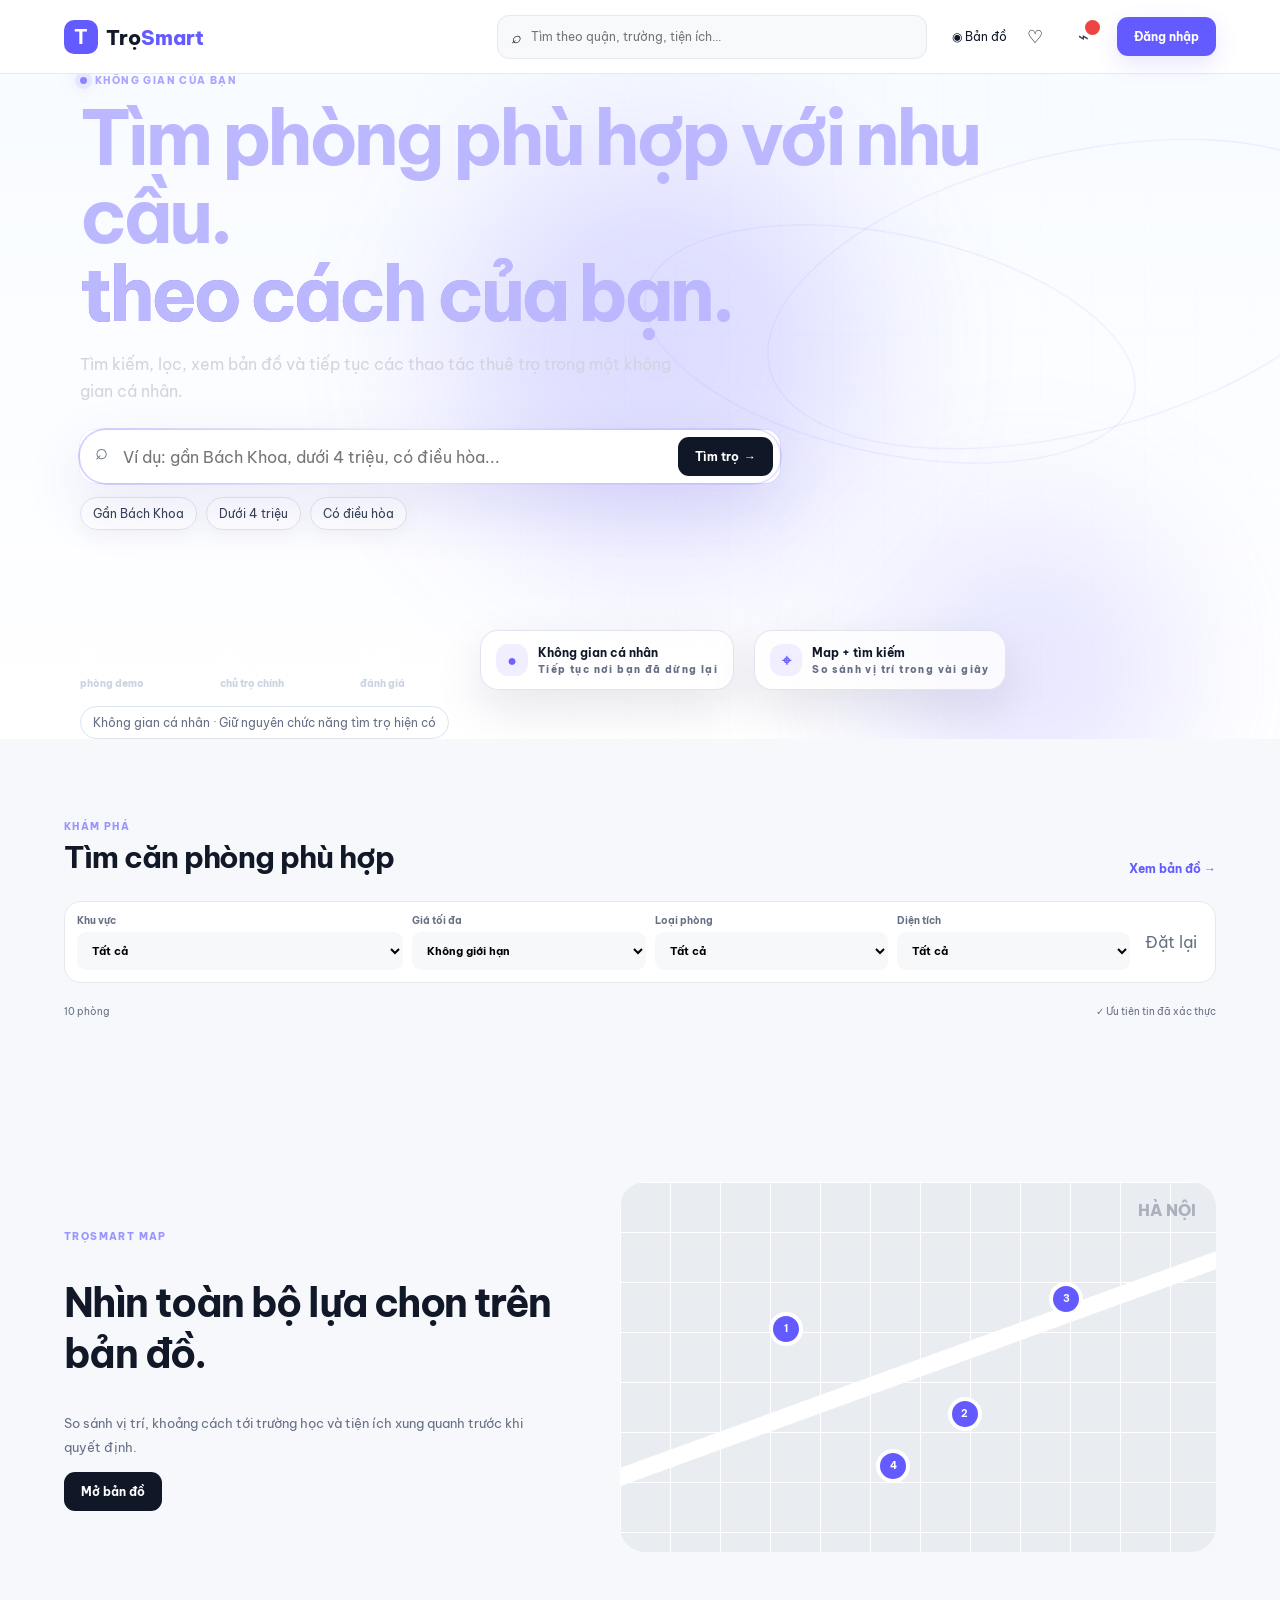
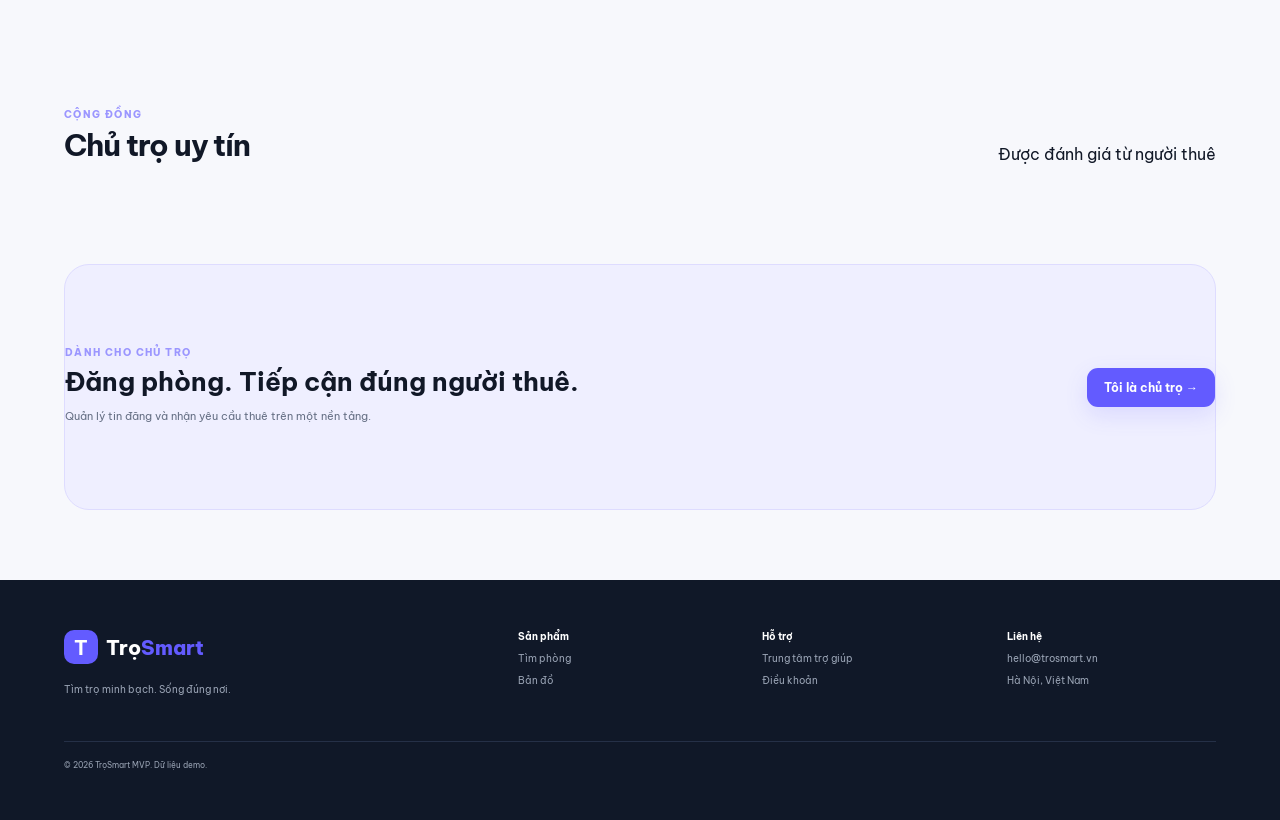
==== frontend/user/index.html @ 9599564f "update phase 7" ====
<!doctype html>
<html lang="vi">

<head>
    <meta charset="utf-8">
    <meta name="viewport" content="width=device-width,initial-scale=1">
    <title>TrọSmart — Không gian của bạn</title>
    <link rel="preconnect" href="https://fonts.googleapis.com">
    <link rel="preconnect" href="https://fonts.gstatic.com" crossorigin>
    <link href="https://fonts.googleapis.com/css2?family=Be+Vietnam+Pro:wght@400;500;600;700;800&display=swap"
        rel="stylesheet">
    <link rel="stylesheet" href="../assets/css/style.css">
</head>

<body data-page="home" data-app-root="../" data-user-home="true">
    <header class="nav"><a class="brand" href="../user/"><b>T</b>Trọ<span>Smart</span></a>
        <div class="search"><i>⌕</i><input id="search" placeholder="Tìm theo quận, trường, tiện ích..."></div>
        <nav><a href="../pages/map.html">◉ Bản đồ</a><button id="saved">♡</button><div id="noticeWrap" class="notice-wrap"><button id="notice" class="notice-button" aria-label="Thông báo">⌁<em></em></button><div id="noticeMenu" class="notice-menu" hidden></div></div><a class="btn primary" href="../pages/login.html">Đăng nhập</a></nav>
    </header>
    <section class="hero user-hero">
        <div class="hero-grid-lines"></div>
        <div class="hero-glow glow-1"></div>
        <div class="hero-glow glow-2"></div>
        <div class="hero-orbit orbit-1"></div>
        <div class="hero-orbit orbit-2"></div>

        <div class="hero-inner">
            <div class="hero-eyebrow">
                <span class="eyebrow-dot"></span>
                <span id="userRoleEyebrow">KHÔNG GIAN CỦA BẠN</span>
            </div>

            <h1 class="hero-title-modern">
                <span id="userRoleTitle">Tìm phòng phù hợp với nhu cầu.</span>
                <br>
                <span class="hero-title-gradient" id="userRoleSubtitle">theo cách của bạn.</span>
            </h1>

            <p class="hero-description hero-description-modern">
                <span id="userRoleDescription">Tìm kiếm, lọc, xem bản đồ và tiếp tục các thao tác thuê trọ trong một không gian cá nhân.</span>
            </p>

            <div class="hero-search hero-search-modern">
                <span class="search-icon">⌕</span>
                <input id="heroSearch" placeholder="Ví dụ: gần Bách Khoa, dưới 4 triệu, có điều hòa..." autocomplete="off">
                <button class="btn dark" id="find">Tìm trọ <span class="search-arrow">→</span></button>
            </div>

            <div class="hero-chip-row">
                <button class="hero-chip" data-query="gần Bách Khoa">Gần Bách Khoa</button>
                <button class="hero-chip" data-query="dưới 4 triệu">Dưới 4 triệu</button>
                <button class="hero-chip" data-query="có điều hòa">Có điều hòa</button>
            </div>

            <div class="hero-bottom-row">
                <div class="stats modern-stats">
                    <div class="stat-item"><b><span class="counter" data-target="35">0</span></b><small>phòng demo</small></div>
                    <div class="stat-item"><b><span class="counter" data-target="2">0</span></b><small>chủ trọ chính</small></div>
                    <div class="stat-item"><b><span class="counter" data-target="4.8" data-decimal="true">0</span>/5</b><small>đánh giá</small></div>
                </div>
                <div class="hero-floating-card floating-one"><span>●</span><div><strong>Không gian cá nhân</strong><small>Tiếp tục nơi bạn đã dừng lại</small></div></div>
                <div class="hero-floating-card floating-two"><span>⌖</span><div><strong>Map + tìm kiếm</strong><small>So sánh vị trí trong vài giây</small></div></div>
            </div>
        </div>
    </section>
    <main>
        <section class="section" id="listings">
            <div class="heading">
                <div><small>KHÁM PHÁ</small>
                    <h2>Tìm căn phòng phù hợp</h2>
                </div><a href="../pages/map.html">Xem bản đồ →</a>
            </div>
            <div class="filters"><label>Khu vực<select id="district"><option value="">Tất cả</option></select></label><label>Giá tối đa<select id="price"><option value="">Không giới hạn</option></select></label><label>Loại phòng<select id="type"><option value="">Tất cả</option></select></label><label>Diện tích<select id="area"><option value="">Tất cả</option></select></label><button id="reset">Đặt lại</button></div>
            <div class="meta"><span id="count">10 phòng</span><span>✓ Ưu tiên tin đã xác thực</span></div>
            <div class="grid" id="rooms"></div><div class="load-more-wrap" id="loadMoreWrap" hidden><button class="btn outline load-more" id="loadMore">Xem thêm phòng →</button></div>
        </section>
        <section class="section map-band">
            <div><small>TRỌSMART MAP</small>
                <h2>Nhìn toàn bộ lựa chọn trên bản đồ.</h2>
                <p>So sánh vị trí, khoảng cách tới trường học và tiện ích xung quanh trước khi quyết định.</p><a
                    class="btn dark" href="../pages/map.html">Mở bản đồ</a>
            </div>
            <div class="fake-map"><span>HÀ NỘI</span><b style="left:25%;top:35%">1</b><b
                    style="left:55%;top:58%">2</b><b style="left:72%;top:27%">3</b><b style="left:43%;top:72%">4</b>
            </div>
        </section>
        <section class="section">
            <div class="heading">
                <div><small>CỘNG ĐỒNG</small>
                    <h2>Chủ trọ uy tín</h2>
                </div><span>Được đánh giá từ người thuê</span>
            </div>
            <div class="landlords" id="landlords"></div>
        </section>
        <section class="section cta">
            <div><small>DÀNH CHO CHỦ TRỌ</small>
                <h2>Đăng phòng. Tiếp cận đúng người thuê.</h2>
                <p>Quản lý tin đăng và nhận yêu cầu thuê trên một nền tảng.</p>
            </div><a class="btn primary" href="../pages/login.html?role=landlord">Tôi là chủ trọ →</a>
        </section>
    </main>
    <footer>
        <div><a class="brand" href="../user/"><b>T</b>Trọ<span>Smart</span></a>
            <p>Tìm trọ minh bạch. Sống đúng nơi.</p>
        </div>
        <div><strong>Sản phẩm</strong><a href="#listings">Tìm phòng</a><a href="../pages/map.html">Bản đồ</a></div>
        <div><strong>Hỗ trợ</strong><a href="#">Trung tâm trợ giúp</a><a href="#">Điều khoản</a></div>
        <div><strong>Liên hệ</strong><span>hello@trosmart.vn</span><span>Hà Nội, Việt Nam</span></div><small>© 2026
            TrọSmart MVP. Dữ liệu demo.</small>
    </footer>
    <div id="toast"></div>
    <script src="../assets/js/core/api.js"></script>
    <script src="../assets/js/core/session.js"></script>
    <script src="../assets/js/features/filters.js"></script>
    <script src="../assets/js/features/home.js"></script>
</body>

</html>
---- frontend/assets/css/style.css ----
:root {
    --p: #635bff;
    --dark: #101828;
    --bg: #f7f8fc;
    --muted: #667085;
    --line: #e7e9ef
}

* {
    box-sizing: border-box
}

body {
    margin: 0;
    font-family: "Be Vietnam Pro", sans-serif;
    background: var(--bg);
    color: #111827
}

a {
    text-decoration: none;
    color: inherit
}

button,
input,
select {
    font: inherit
}

.nav {
    height: 74px;
    background: #fff;
    border-bottom: 1px solid var(--line);
    display: flex;
    align-items: center;
    gap: 25px;
    padding: 0 5%;
    position: sticky;
    top: 0;
    z-index: 10
}

.brand {
    font-size: 20px;
    font-weight: 800;
    white-space: nowrap
}

.brand b {
    display: inline-grid;
    place-items: center;
    width: 34px;
    height: 34px;
    background: var(--p);
    color: #fff;
    border-radius: 10px;
    margin-right: 8px
}

.brand span {
    color: var(--p)
}

.search {
    display: flex;
    align-items: center;
    gap: 8px;
    background: #f8f9fb;
    border: 1px solid var(--line);
    border-radius: 12px;
    padding: 0 13px;
    height: 44px;
    flex: 1;
    max-width: 430px;
    margin-left: auto
}

.search input {
    border: 0;
    outline: 0;
    background: transparent;
    width: 100%;
    font-size: 12px
}

.nav nav {
    display: flex;
    align-items: center;
    gap: 14px;
    font-size: 12px
}

.nav nav button {
    border: 0;
    background: none;
    font-size: 18px
}

.btn {
    display: inline-flex;
    align-items: center;
    justify-content: center;
    border: 0;
    border-radius: 11px;
    padding: 12px 17px;
    font-weight: 700;
    font-size: 12px;
    cursor: pointer
}

.primary {
    background: var(--p);
    color: white;
    box-shadow: 0 8px 22px #635bff25
}

.dark {
    background: var(--dark);
    color: white
}

.outline {
    background: white;
    border: 1px solid var(--line)
}

.hero {
    min-height: 580px;
    background: linear-gradient(90deg, #0d1528e8, #0d152877), url('https://images.unsplash.com/photo-1493809842364-78817add7ffb?auto=format&fit=crop&w=2000&q=85') center/cover;
    color: #fff;
    display: flex;
    align-items: center
}

.hero-inner {
    width: min(1120px, 90%);
    margin: auto
}

.hero small,
.section small,
.auth small,
.dash small {
    font-size: 10px;
    font-weight: 800;
    letter-spacing: .14em;
    color: #9b96ff
}

.hero h1 {
    font-size: clamp(42px, 6vw, 75px);
    line-height: 1.04;
    letter-spacing: -.055em;
    margin: 12px 0 18px
}

.hero h1 span {
    color: #bcb8ff
}

.hero p {
    max-width: 610px;
    color: #d0d5dd;
    line-height: 1.7
}

.hero-search {
    background: white;
    border-radius: 15px;
    padding: 7px;
    display: flex;
    width: min(700px, 100%);
    margin-top: 25px
}

.hero-search input {
    border: 0;
    outline: 0;
    flex: 1;
    padding: 0 15px
}

.stats {
    display: flex;
    gap: 45px;
    margin-top: 40px
}

.stats b {
    font-size: 20px
}

.stats small {
    display: block;
    color: #cbd5e1;
    font-size: 10px;
    letter-spacing: 0;
    margin-top: 4px
}

.section {
    width: min(1180px, 90%);
    margin: auto;
    padding: 75px 0
}

.heading {
    display: flex;
    justify-content: space-between;
    align-items: end;
    margin-bottom: 25px
}

.heading h2 {
    margin: 4px 0 0;
    font-size: 30px;
    letter-spacing: -.035em
}

.heading>a {
    color: var(--p);
    font-size: 12px;
    font-weight: 700
}

.filters {
    display: grid;
    grid-template-columns: 1.4fr 1fr 1fr 1fr auto;
    gap: 9px;
    padding: 12px;
    background: white;
    border: 1px solid var(--line);
    border-radius: 17px
}

.filters label {
    font-size: 10px;
    color: var(--muted);
    font-weight: 700
}

.filters select {
    display: block;
    width: 100%;
    border: 0;
    background: #f7f8fa;
    border-radius: 9px;
    padding: 11px;
    margin-top: 5px;
    font-size: 11px
}

.filters>button {
    border: 0;
    background: none;
    color: var(--muted);
    cursor: pointer
}

.meta {
    display: flex;
    justify-content: space-between;
    font-size: 10px;
    color: var(--muted);
    margin: 22px 0 14px
}

.grid {
    display: grid;
    grid-template-columns: repeat(3, 1fr);
    gap: 18px
}

.card {
    background: #fff;
    border: 1px solid var(--line);
    border-radius: 18px;
    overflow: hidden
}

.card:hover {
    transform: translateY(-4px);
    box-shadow: 0 18px 50px #10182812
}

.photo {
    height: 215px;
    background-size: cover;
    background-position: center;
    position: relative
}

.verified {
    position: absolute;
    top: 12px;
    left: 12px;
    background: #ecfdf3;
    color: #027a48;
    padding: 6px 8px;
    border-radius: 20px;
    font-size: 9px;
    font-weight: 800
}

.save {
    position: absolute;
    top: 12px;
    right: 12px;
    border: 0;
    border-radius: 50%;
    width: 35px;
    height: 35px;
    background: #ffffffe8;
    cursor: pointer
}

.body {
    padding: 15px
}

.price {
    font-size: 18px;
    font-weight: 800
}

.price i {
    font-size: 10px;
    color: var(--muted);
    font-style: normal;
    font-weight: 500
}

.title {
    font-size: 13px;
    font-weight: 700;
    line-height: 1.5;
    margin: 7px 0
}

.meta2 {
    font-size: 10px;
    color: var(--muted)
}

.address {
    font-size: 10px;
    color: var(--muted);
    margin-top: 9px;
    white-space: nowrap;
    overflow: hidden;
    text-overflow: ellipsis
}

.tags {
    display: flex;
    flex-wrap: wrap;
    gap: 5px;
    margin-top: 10px
}

.tag {
    background: #f2f4f7;
    padding: 5px 7px;
    border-radius: 7px;
    font-size: 9px;
    color: #475467
}

.card-foot {
    border-top: 1px solid var(--line);
    margin-top: 12px;
    padding-top: 10px;
    display: flex;
    justify-content: space-between;
    align-items: center;
    font-size: 10px
}

.mini {
    display: flex;
    align-items: center;
    gap: 7px
}

.mini img {
    width: 27px;
    height: 27px;
    border-radius: 50%
}

.card-foot a {
    color: var(--p);
    font-weight: 700
}

.map-band {
    display: grid;
    grid-template-columns: 1fr 1.2fr;
    gap: 60px;
    align-items: center
}

.map-band h2 {
    font-size: 40px;
    letter-spacing: -.04em
}

.map-band p {
    color: var(--muted);
    line-height: 1.8;
    font-size: 13px
}

.fake-map {
    height: 370px;
    border-radius: 25px;
    background: #e9edf1;
    position: relative;
    overflow: hidden;
    background-image: linear-gradient(#fff 1px, transparent 1px), linear-gradient(90deg, #fff 1px, transparent 1px);
    background-size: 50px 50px
}

.fake-map:before {
    content: "";
    position: absolute;
    top: 48%;
    left: -10%;
    width: 120%;
    height: 17px;
    background: #fff;
    transform: rotate(-20deg)
}

.fake-map span {
    position: absolute;
    right: 20px;
    top: 18px;
    font-weight: 800;
    color: #aab1bd
}

.fake-map b {
    position: absolute;
    background: var(--p);
    color: #fff;
    border: 4px solid #fff;
    border-radius: 50%;
    width: 34px;
    height: 34px;
    text-align: center;
    padding-top: 6px;
    font-size: 10px
}

.landlords {
    display: grid;
    grid-template-columns: repeat(5, 1fr);
    gap: 13px
}

.landlord {
    background: white;
    border: 1px solid var(--line);
    border-radius: 17px;
    padding: 20px;
    text-align: center
}

.landlord img {
    width: 62px;
    height: 62px;
    border-radius: 50%
}

.landlord h3 {
    font-size: 12px;
    margin: 8px 0
}

.landlord p {
    font-size: 10px;
    color: var(--muted)
}

.cta {
    background: #efefff;
    border: 1px solid #dedcff;
    border-radius: 25px;
    display: flex;
    justify-content: space-between;
    align-items: center;
    margin-bottom: 70px
}

.cta h2 {
    margin: 5px 0;
    font-size: 26px
}

.cta p {
    font-size: 11px;
    color: var(--muted)
}

footer {
    background: #101828;
    color: #98a2b3;
    padding: 50px 5%;
    display: grid;
    grid-template-columns: 2fr 1fr 1fr 1fr;
    gap: 35px;
    font-size: 10px
}

footer>div {
    display: flex;
    flex-direction: column;
    gap: 9px
}

footer strong {
    color: #fff
}

footer .brand {
    color: #fff
}

footer>small {
    grid-column: 1/-1;
    border-top: 1px solid #253047;
    padding-top: 18px
}

.auth {
    min-height: 100vh;
    display: grid;
    grid-template-columns: 1.1fr .9fr;
    background: #fff
}

.auth-left {
    background: linear-gradient(135deg, #101828, #29264e);
    color: white;
    padding: 7vh 8vw;
    display: flex;
    flex-direction: column;
    justify-content: space-between
}

.light {
    color: white
}

.auth-left h1 {
    font-size: 55px;
    line-height: 1.05;
    letter-spacing: -.05em
}

.auth-left p {
    color: #cbd5e1;
    max-width: 450px;
    line-height: 1.7
}

.auth-left i {
    font-size: 11px;
    color: #98a2b3
}

.auth-right {
    display: grid;
    place-items: center;
    padding: 40px
}

.auth-box {
    width: min(440px, 100%)
}

.auth-box h2 {
    font-size: 28px
}

.auth-box>p,
.auth-box form>p {
    font-size: 11px;
    color: var(--muted)
}

.roles {
    display: grid;
    grid-template-columns: 1fr 1fr;
    gap: 12px;
    margin-top: 25px
}

.roles button {
    border: 1px solid var(--line);
    background: white;
    border-radius: 15px;
    padding: 20px;
    text-align: left;
    cursor: pointer
}

.roles button:hover {
    border-color: #aaa5ff;
    transform: translateY(-2px)
}

.roles b {
    display: block;
    color: var(--p);
    font-size: 23px
}

.roles strong,
.roles small {
    display: block
}

.roles small {
    font-size: 9px;
    color: var(--muted);
    margin-top: 5px
}

.auth form label {
    display: block;
    font-size: 10px;
    font-weight: 700;
    margin: 16px 0
}

.auth input {
    display: block;
    width: 100%;
    padding: 13px;
    border: 1px solid var(--line);
    border-radius: 10px;
    margin-top: 6px;
    outline: 0
}

.full {
    width: 100%;
    margin-top: 10px
}

.auth form>button:first-child {
    border: 0;
    background: none;
    color: var(--p);
    font-size: 10px;
    cursor: pointer
}

.auth aside {
    margin-top: 15px;
    background: #f7f8fa;
    padding: 10px;
    border-radius: 9px;
    font-size: 9px;
    color: var(--muted)
}

#toast {
    position: fixed;
    right: 20px;
    bottom: 20px;
    background: #101828;
    color: white;
    padding: 12px 15px;
    border-radius: 10px;
    font-size: 10px;
    opacity: 0;
    transform: translateY(8px);
    transition: .2s;
    z-index: 100
}

.dash {
    background: var(--bg);
    min-height: 100vh
}

.side {
    position: fixed;
    left: 0;
    top: 0;
    bottom: 0;
    width: 245px;
    background: #101828;
    color: #98a2b3;
    padding: 25px 18px;
    display: flex;
    flex-direction: column
}

.profile {
    display: flex;
    gap: 9px;
    align-items: center;
    border-bottom: 1px solid #253047;
    padding: 22px 5px
}

.profile>b {
    width: 36px;
    height: 36px;
    border-radius: 50%;
    background: var(--p);
    display: grid;
    place-items: center;
    color: #fff
}

.profile strong,
.profile small {
    display: block
}

.profile strong {
    font-size: 10px;
    color: #fff
}

.profile small {
    font-size: 8px;
    margin-top: 3px
}

.side nav {
    display: flex;
    flex-direction: column;
    gap: 4px;
    padding-top: 15px
}

.side nav button,
.side>button {
    border: 0;
    background: none;
    color: #98a2b3;
    text-align: left;
    padding: 11px;
    border-radius: 9px;
    cursor: pointer;
    font-size: 10px
}

.side nav button.active,
.side nav button:hover {
    background: #1d2637;
    color: #fff
}

.side>button {
    margin-top: auto;
    border: 1px solid #253047
}

.dash-main {
    margin-left: 245px;
    padding: 45px 5%;
}

.dash-main>header {
    display: flex;
    justify-content: space-between;
    align-items: end;
    margin-bottom: 30px
}

.dash-main h1 {
    font-size: 32px;
    margin: 5px 0
}

.dash-grid {
    display: grid;
    grid-template-columns: repeat(4, 1fr);
    gap: 13px
}

.stat {
    background: white;
    border: 1px solid var(--line);
    border-radius: 15px;
    padding: 18px
}

.stat small {
    color: var(--muted);
    font-size: 9px;
    letter-spacing: 0
}

.stat b {
    display: block;
    font-size: 24px;
    margin-top: 8px
}

.panel {
    background: #fff;
    border: 1px solid var(--line);
    border-radius: 16px;
    padding: 20px;
    margin-top: 16px
}

.panel h3 {
    font-size: 13px;
    margin: 0 0 14px
}

.item {
    display: flex;
    align-items: center;
    gap: 12px;
    padding: 12px 0;
    border-bottom: 1px solid var(--line);
    font-size: 10px
}

.item:last-child {
    border: 0
}

.item img {
    width: 58px;
    height: 45px;
    object-fit: cover;
    border-radius: 7px
}

.item div:nth-child(2) {
    flex: 1
}

.item strong,
.item span {
    display: block
}

.item span {
    color: var(--muted);
    font-size: 9px;
    margin-top: 4px
}

.item a {
    color: var(--p);
    font-weight: 700
}

.badge {
    padding: 5px 7px;
    border-radius: 15px;
    background: #ecfdf3;
    color: #027a48;
    font-size: 8px
}

.map-page {
    height: calc(100vh - 74px);
    display: grid;
    grid-template-columns: 370px 1fr
}

.map-page>aside {
    background: #fff;
    border-right: 1px solid var(--line);
    padding: 25px;
    overflow: auto
}

.map-page select {
    width: 100%;
    padding: 11px;
    border: 1px solid var(--line);
    border-radius: 10px;
    margin-bottom: 12px
}

.map-item {
    padding: 12px;
    border: 1px solid var(--line);
    border-radius: 12px;
    margin-bottom: 8px;
    cursor: pointer
}

.map-item:hover,
.map-item.active {
    border-color: #aaa5ff;
    background: #f8f7ff
}

.map-item strong {
    font-size: 10px
}

.map-item small {
    display: block;
    color: var(--muted);
    margin-top: 4px
}

.map-item b {
    display: block;
    margin-top: 5px;
    font-size: 10px
}

#canvas {
    position: relative;
    overflow: hidden;
    background: #e7ebef;
    background-image: linear-gradient(#fff 1px, transparent 1px), linear-gradient(90deg, #fff 1px, transparent 1px);
    background-size: 70px 70px
}

#canvas:before {
    content: "";
    position: absolute;
    left: -10%;
    top: 43%;
    width: 120%;
    height: 22px;
    background: #fff;
    transform: rotate(-19deg)
}

#canvas>span {
    position: absolute;
    left: 43%;
    top: 12%;
    font-size: 28px;
    color: #b1b8c3;
    font-weight: 800
}

.marker {
    position: absolute;
    width: 38px;
    height: 38px;
    background: var(--p);
    border: 4px solid white;
    border-radius: 50% 50% 50% 0;
    transform: rotate(-45deg);
    box-shadow: 0 8px 20px #635bff33;
    cursor: pointer;
    z-index: 2
}

.marker b {
    display: block;
    transform: rotate(45deg);
    color: #fff;
    text-align: center;
    padding-top: 8px;
    font-size: 9px
}

.marker.active {
    background: #101828
}

.popup {
    position: absolute;
    background: white;
    padding: 10px;
    border-radius: 10px;
    box-shadow: 0 15px 40px #10182825;
    z-index: 5;
    font-size: 9px;
    min-width: 160px
}

.popup strong {
    display: block;
    margin-bottom: 4px
}

.detail {
    width: min(1180px, 90%);
    margin: 35px auto 70px
}

.detail-top {
    display: grid;
    grid-template-columns: 1.3fr .7fr;
    gap: 18px
}

.detail-img {
    height: 480px;
    border-radius: 22px;
    background-size: cover;
    background-position: center
}

.summary,
.box {
    background: #fff;
    border: 1px solid var(--line);
    border-radius: 20px;
    padding: 25px
}

.summary h1 {
    font-size: 30px;
    line-height: 1.15
}

.bigprice {
    font-size: 26px;
    font-weight: 800;
    margin: 20px 0
}

.bigprice small {
    font-size: 10px;
    color: var(--muted)
}

.detail-grid {
    display: grid;
    grid-template-columns: 1.3fr .7fr;
    gap: 18px;
    margin-top: 18px
}

.box {
    margin-bottom: 18px
}

.box h3 {
    font-size: 13px
}

.box p {
    font-size: 11px;
    line-height: 1.8;
    color: #475467
}

.amenities {
    display: grid;
    grid-template-columns: 1fr 1fr;
    gap: 8px
}

.amenity {
    font-size: 10px;
    background: #f7f8fa;
    padding: 10px;
    border-radius: 8px
}

.landlord-profile {
    display: flex;
    gap: 10px;
    align-items: center
}

.landlord-profile img {
    width: 50px;
    height: 50px;
    border-radius: 50%
}

.landlord-profile strong {
    font-size: 11px
}

.landlord-profile small {
    display: block;
    color: var(--muted);
    margin-top: 4px
}

@media(max-width:900px) {
    .nav {
        padding: 0 3%;
    }

    .nav .search {
        display: none
    }

    .hero-inner {
        width: 90%
    }

    .grid {
        grid-template-columns: repeat(2, 1fr)
    }

    .landlords {
        grid-template-columns: repeat(2, 1fr)
    }

    .filters {
        grid-template-columns: 1fr 1fr
    }

    .map-band,
    .detail-top,
    .detail-grid {
        grid-template-columns: 1fr
    }

    .auth {
        grid-template-columns: 1fr
    }

    .auth-left {
        display: none
    }

    .side {
        display: none
    }

    .dash-main {
        margin-left: 0
    }

    .dash-grid {
        grid-template-columns: 1fr 1fr
    }

    .map-page {
        grid-template-columns: 1fr
    }

    .map-page>aside {
        height: 45vh
    }

    .map-page>#canvas {
        height: 55vh
    }
}

@media(max-width:600px) {
    .nav nav a:not(.btn) {
        display: none
    }

    .hero {
        min-height: 650px
    }

    .stats {
        gap: 15px
    }

    .stats b {
        font-size: 15px
    }

    .grid,
    .landlords,
    .roles {
        grid-template-columns: 1fr
    }

    .filters {
        grid-template-columns: 1fr
    }

    .section {
        padding: 55px 0
    }

    .cta {
        display: block
    }

    .cta .btn {
        margin-top: 18px
    }

    .dash-main>header .btn {
        display: none
    }

    .detail-img {
        height: 300px
    }

    .amenities {
        grid-template-columns: 1fr
    }
}
/* =========================================================
   HERO ENHANCEMENT
   ========================================================= */

/* Hero */
.hero {
    position: relative;
    overflow: hidden;
    isolation: isolate;
    min-height: 580px;

    background:
        linear-gradient(
            90deg,
            rgba(13, 21, 40, 0.91),
            rgba(13, 21, 40, 0.53)
        ),
        url('https://images.unsplash.com/photo-1493809842364-78817add7ffb?auto=format&fit=crop&w=2000&q=85')
        center / cover;

    animation: heroBackgroundZoom 18s ease-in-out infinite alternate;
}

/* Zoom ảnh nền rất chậm */
@keyframes heroBackgroundZoom {
    0% {
        background-size: 100% auto;
    }

    100% {
        background-size: 107% auto;
    }
}


/* ---------------------------------------------------------
   LIGHT GLOW
   --------------------------------------------------------- */

.hero-glow {
    position: absolute;
    border-radius: 50%;
    pointer-events: none;
    z-index: -1;

    filter: blur(80px);
    opacity: 0.22;

    background: #756cff;
}

.glow-1 {
    width: 420px;
    height: 420px;
    left: 35%;
    top: 10%;

    animation: glowMove1 10s ease-in-out infinite alternate;
}

.glow-2 {
    width: 300px;
    height: 300px;
    right: 8%;
    bottom: -80px;

    background: #8f89ff;

    animation: glowMove2 13s ease-in-out infinite alternate;
}

@keyframes glowMove1 {
    from {
        transform: translate3d(-30px, 10px, 0);
    }

    to {
        transform: translate3d(70px, -30px, 0);
    }
}

@keyframes glowMove2 {
    from {
        transform: translate3d(30px, 20px, 0);
    }

    to {
        transform: translate3d(-50px, -40px, 0);
    }
}


/* ---------------------------------------------------------
   HERO CONTENT ANIMATION
   --------------------------------------------------------- */

.hero-inner {
    position: relative;
    z-index: 2;
}

.hero-eyebrow {
    display: flex;
    align-items: center;
    gap: 8px;

    font-size: 10px;
    font-weight: 800;
    letter-spacing: 0.14em;
    color: #a9a4ff;

    opacity: 0;
    animation: heroFadeUp 0.7s ease forwards;
}

.eyebrow-dot {
    width: 7px;
    height: 7px;
    border-radius: 50%;
    background: #8b85ff;

    box-shadow:
        0 0 0 5px rgba(139, 133, 255, 0.12),
        0 0 18px rgba(139, 133, 255, 0.8);

    animation: dotPulse 2s ease-in-out infinite;
}

@keyframes dotPulse {
    0%,
    100% {
        opacity: 0.7;
        transform: scale(1);
    }

    50% {
        opacity: 1;
        transform: scale(1.2);
    }
}


.hero h1 {
    opacity: 0;
    transform: translateY(25px);

    animation:
        heroFadeUp 0.8s 0.12s ease forwards;
}

.hero-description {
    opacity: 0;
    transform: translateY(18px);

    animation:
        heroFadeUp 0.8s 0.25s ease forwards;
}


@keyframes heroFadeUp {
    to {
        opacity: 1;
        transform: translateY(0);
    }
}


/* ---------------------------------------------------------
   SEARCH BOX
   --------------------------------------------------------- */

.hero-search {
    position: relative;

    opacity: 0;
    transform: translateY(20px);

    animation:
        heroFadeUp 0.8s 0.4s ease forwards;

    transition:
        box-shadow 0.3s ease,
        transform 0.3s ease;
}

.hero-search:focus-within {
    transform: translateY(-2px);

    box-shadow:
        0 0 0 4px rgba(99, 91, 255, 0.15),
        0 20px 50px rgba(0, 0, 0, 0.22);
}

.hero-search input {
    transition: color 0.2s ease;
}

.hero-search input:focus {
    color: #111827;
}

.search-icon {
    color: #667085;
    font-size: 22px;
    margin-left: 8px;
    transition: transform 0.25s ease;
}

.hero-search:focus-within .search-icon {
    transform: scale(1.15);
    color: var(--p);
}

.search-arrow {
    display: inline-block;
    margin-left: 5px;

    transition:
        transform 0.25s ease;
}

#find:hover .search-arrow {
    transform: translateX(4px);
}

#find {
    transition:
        transform 0.25s ease,
        box-shadow 0.25s ease;
}

#find:hover {
    transform: translateY(-1px);

    box-shadow:
        0 8px 25px rgba(16, 24, 40, 0.25);
}


/* ---------------------------------------------------------
   STATS
   --------------------------------------------------------- */

.stats {
    opacity: 0;

    animation:
        heroFadeUp 0.8s 0.55s ease forwards;
}

.stat-item {
    display: flex;
    flex-direction: column;
    min-width: 100px;
}

.stat-item b {
    display: block;
    font-size: 21px;
    line-height: 1.2;
}

.stat-item small {
    display: block;
    color: #cbd5e1;
    font-size: 10px;
    letter-spacing: 0;
    margin-top: 5px;
}

.counter {
    font-variant-numeric: tabular-nums;
}


/* ---------------------------------------------------------
   SCROLL INDICATOR
   --------------------------------------------------------- */

.hero-scroll {
    position: absolute;

    left: 50%;
    bottom: -80px;

    transform: translateX(-50%);

    display: flex;
    flex-direction: column;
    align-items: center;
    gap: 7px;

    border: 0;
    background: transparent;

    color: rgba(255, 255, 255, 0.65);

    cursor: pointer;

    opacity: 0;

    animation:
        heroScrollAppear 1s 1.2s ease forwards;
}

.hero-scroll span {
    font-size: 9px;
    letter-spacing: 0.08em;
}

.hero-scroll i {
    font-size: 18px;
    font-style: normal;

    animation: scrollBounce 1.6s ease-in-out infinite;
}

.hero-scroll:hover {
    color: white;
}

@keyframes heroScrollAppear {
    to {
        opacity: 1;
    }
}

@keyframes scrollBounce {
    0%,
    100% {
        transform: translateY(0);
    }

    50% {
        transform: translateY(6px);
    }
}


/* ---------------------------------------------------------
   MOBILE
   --------------------------------------------------------- */

@media (max-width: 600px) {

    .hero {
        animation: none;
    }

    .hero-glow {
        filter: blur(60px);
        opacity: 0.16;
    }

    .hero-scroll {
        display: none;
    }

    .stats {
        gap: 18px;
    }

    .stat-item {
        min-width: 0;
    }

    .stat-item b {
        font-size: 16px;
    }

    .stat-item small {
        font-size: 9px;
    }

    .hero-search {
        height: 58px;
    }

    .hero-search input {
        min-width: 0;
    }

    .search-icon {
        display: none;
    }
}


/* ---------------------------------------------------------
   ACCESSIBILITY
   --------------------------------------------------------- */

@media (prefers-reduced-motion: reduce) {

    .hero,
    .hero-glow,
    .hero-eyebrow,
    .hero h1,
    .hero-description,
    .hero-search,
    .stats,
    .hero-scroll,
    .eyebrow-dot {
        animation: none !important;
        transition: none !important;
    }

    .hero h1,
    .hero-description,
    .hero-search,
    .stats,
    .hero-eyebrow,
    .hero-scroll {
        opacity: 1;
        transform: none;
    }
}
/* =========================================================
   TROSMART MAP — SEARCH + FILTER
   ========================================================= */

.map-page {
    height: calc(100vh - 74px);
    display: grid;
    grid-template-columns: 410px minmax(0, 1fr);
    overflow: hidden;
}


/* =========================================================
   SIDEBAR
   ========================================================= */

.map-sidebar {
    background: #fff;
    border-right: 1px solid var(--line);
    padding: 24px 20px 20px;
    overflow-y: auto;
    overflow-x: hidden;
    scrollbar-width: thin;
}


.map-sidebar::-webkit-scrollbar {
    width: 6px;
}


.map-sidebar::-webkit-scrollbar-thumb {
    background: #d5d7dc;
    border-radius: 20px;
}


/* =========================================================
   HEADING
   ========================================================= */

.map-heading {
    margin-bottom: 18px;
}


.map-heading small {
    display: block;

    color: #171b2e;

    font-size: 11px;
    font-weight: 700;

    letter-spacing: .04em;

    margin-bottom: 7px;
}


.map-heading h2 {
    margin: 0;

    color: #151a2d;

    font-size: 28px;
    line-height: 1.15;
    letter-spacing: -.03em;
}


.map-heading-description {
    margin: 8px 0 0;

    color: var(--muted);

    font-size: 11px;
    line-height: 1.5;
}


/* =========================================================
   SEARCH
   ========================================================= */

.map-search-box {
    position: relative;

    display: flex;
    align-items: center;

    height: 48px;

    background: #f8f9fb;

    border: 1px solid #e2e5eb;

    border-radius: 12px;

    margin-bottom: 20px;

    transition:
        border-color .2s ease,
        box-shadow .2s ease,
        background .2s ease;
}


.map-search-box:focus-within {
    background: #fff;

    border-color: #8d87ff;

    box-shadow:
        0 0 0 4px rgba(99, 91, 255, .08);
}


.map-search-icon {
    margin-left: 14px;

    color: #667085;

    font-size: 20px;

    line-height: 1;
}


.map-search-box input {
    flex: 1;

    min-width: 0;

    height: 100%;

    padding: 0 12px;

    border: 0;
    outline: 0;

    background: transparent;

    color: #101828;

    font-family: inherit;
    font-size: 12px;
}


.map-search-box input::placeholder {
    color: #98a2b3;
}


.map-search-clear {
    width: 30px;
    height: 30px;

    margin-right: 8px;

    border: 0;

    background: transparent;

    color: #98a2b3;

    font-size: 20px;

    cursor: pointer;

    opacity: .7;
}


.map-search-clear:hover {
    color: #344054;
    opacity: 1;
}


/* =========================================================
   FILTER HEADER
   ========================================================= */

.map-filter-header {
    display: flex;

    align-items: center;
    justify-content: space-between;

    margin-bottom: 10px;
}


.map-filter-header strong {
    font-size: 12px;
    color: #101828;
}


.map-filter-header button {
    border: 0;

    background: transparent;

    color: var(--p);

    font-family: inherit;

    font-size: 10px;
    font-weight: 700;

    cursor: pointer;
}


.map-filter-header button:hover {
    text-decoration: underline;
}


/* =========================================================
   FILTER GRID
   ========================================================= */

.map-filters {
    display: grid;

    grid-template-columns: 1fr 1fr;

    gap: 9px;

    padding-bottom: 18px;

    border-bottom: 1px solid var(--line);

    margin-bottom: 15px;
}


.map-filter {
    min-width: 0;
}


.map-filter label {
    display: block;

    margin-bottom: 5px;

    color: #667085;

    font-size: 9px;
    font-weight: 600;
}


.map-filter select {
    width: 100%;

    height: 40px;

    padding: 0 9px;

    margin: 0 !important;

    border: 1px solid #e1e4ea;

    border-radius: 9px;

    outline: 0;

    background: #fff;

    color: #344054;

    font-family: inherit;

    font-size: 10px;

    cursor: pointer;

    transition:
        border-color .2s ease,
        box-shadow .2s ease;
}


.map-filter select:hover {
    border-color: #c8cbd4;
}


.map-filter select:focus {
    border-color: #8d87ff;

    box-shadow:
        0 0 0 3px rgba(99, 91, 255, .07);
}


/* =========================================================
   RESULT HEADER
   ========================================================= */

.map-result-header {
    display: flex;

    align-items: center;
    justify-content: space-between;

    margin-bottom: 11px;
}


.map-result-header > div {
    display: flex;
    align-items: baseline;
    gap: 4px;
}


.map-result-header strong {
    color: #101828;

    font-size: 12px;
}


.map-result-header span {
    color: #667085;

    font-size: 10px;
}


.map-active-filter {
    max-width: 190px;

    overflow: hidden;

    padding: 5px 8px;

    background: #f4f3ff;

    border-radius: 20px;

    color: var(--p) !important;

    font-size: 8px !important;
    font-weight: 700;

    text-overflow: ellipsis;

    white-space: nowrap;
}


/* =========================================================
   ROOM LIST
   ========================================================= */

.map-list {
    display: flex;

    flex-direction: column;

    gap: 8px;
}


.map-item {
    position: relative;

    display: flex;

    gap: 10px;

    padding: 12px;

    border: 1px solid var(--line);

    border-radius: 12px;

    background: #fff;

    cursor: pointer;

    transition:
        border-color .2s ease,
        background .2s ease,
        transform .2s ease,
        box-shadow .2s ease;
}


.map-item:hover {
    transform: translateY(-1px);

    border-color: #aaa5ff;

    background: #fbfaff;

    box-shadow:
        0 7px 20px rgba(16, 24, 40, .06);
}


.map-item.active {
    border-color: #756eff;

    background: #f8f7ff;

    box-shadow:
        0 8px 25px rgba(99, 91, 255, .10);
}


.map-item-number {
    flex: 0 0 25px;

    width: 25px;
    height: 25px;

    display: flex;

    align-items: center;
    justify-content: center;

    margin-top: 1px;

    border-radius: 50%;

    background: #eeedff;

    color: var(--p);

    font-size: 9px;
    font-weight: 800;
}


.map-item-content {
    min-width: 0;
    flex: 1;
}


.map-item strong {
    display: block;

    color: #101828;

    font-size: 10px;
    line-height: 1.45;
}


.map-item small {
    display: block;

    margin-top: 5px;

    color: var(--muted);

    font-size: 9px;
    line-height: 1.45;
}


.map-item-bottom {
    display: flex;

    align-items: center;
    justify-content: space-between;

    gap: 6px;

    margin-top: 7px;
}


.map-item-bottom b {
    display: block;

    color: #111827;

    font-size: 10px;
}


.map-item-bottom b span {
    color: #98a2b3;

    font-size: 8px;
    font-weight: 500;
}


.map-verified {
    padding: 3px 6px;

    border-radius: 20px;

    background: #ecfdf3;

    color: #027a48 !important;

    font-size: 7px !important;
    font-weight: 700;
}


/* =========================================================
   MAP CANVAS
   ========================================================= */

.map-canvas {
    position: relative;

    overflow: hidden;

    background-color: #e7ebef;

    background-image:
        linear-gradient(
            #fff 1px,
            transparent 1px
        ),
        linear-gradient(
            90deg,
            #fff 1px,
            transparent 1px
        );

    background-size: 70px 70px;

    transform-origin: center;

    transition: transform .25s ease;

    transform:
        scale(var(--map-zoom, 1));
}


/* =========================================================
   MAP LABEL
   ========================================================= */

.map-label {
    position: absolute;

    left: 43%;
    top: 12%;

    color: #b1b8c3;

    font-size: 28px;

    font-weight: 800;

    pointer-events: none;
}


/* =========================================================
   ROADS
   ========================================================= */

.map-road {
    position: absolute;

    height: 22px;

    background: #fff;

    pointer-events: none;
}


.road-1 {
    left: -10%;
    top: 43%;

    width: 120%;

    transform: rotate(-19deg);
}


.road-2 {
    left: 18%;
    top: -20%;

    width: 13px;
    height: 150%;

    transform: rotate(24deg);

    opacity: .7;
}


.road-3 {
    left: 64%;
    top: -20%;

    width: 9px;
    height: 150%;

    transform: rotate(-13deg);

    opacity: .5;
}


/* =========================================================
   MARKER
   ========================================================= */

.marker {
    position: absolute;

    width: 42px;
    height: 42px;

    padding: 0;

    border: 4px solid #fff;

    border-radius: 50% 50% 50% 0;

    background: var(--p);

    transform:
        translate(-50%, -50%)
        rotate(-45deg);

    box-shadow:
        0 8px 22px rgba(99, 91, 255, .25);

    cursor: pointer;

    z-index: 5;

    transition:
        transform .2s ease,
        box-shadow .2s ease;
}


.marker span {
    display: flex;

    align-items: center;
    justify-content: center;

    width: 100%;
    height: 100%;

    color: #fff;

    font-size: 9px;
    font-weight: 800;

    transform: rotate(45deg);
}


.marker:hover,
.marker.active {
    transform:
        translate(-50%, -50%)
        rotate(-45deg)
        scale(1.18);

    box-shadow:
        0 10px 30px rgba(99, 91, 255, .4);

    z-index: 20;
}


/* =========================================================
   POPUP
   ========================================================= */

.popup {
    position: absolute;

    width: 230px;

    overflow: hidden;

    background: #fff;

    border: 1px solid rgba(16, 24, 40, .08);

    border-radius: 14px;

    box-shadow:
        0 18px 45px rgba(16, 24, 40, .18);

    z-index: 30;

    animation:
        mapPopupIn .2s ease-out;
}


@keyframes mapPopupIn {

    from {
        opacity: 0;
        transform: translateY(6px) scale(.97);
    }

    to {
        opacity: 1;
        transform: translateY(0) scale(1);
    }

}


.popup-close {
    position: absolute;

    right: 8px;
    top: 8px;

    z-index: 2;

    width: 25px;
    height: 25px;

    border: 0;

    border-radius: 50%;

    background: rgba(255,255,255,.92);

    color: #344054;

    font-size: 17px;

    cursor: pointer;
}


.popup-image {
    width: 100%;
    height: 105px;

    overflow: hidden;

    background: #f2f4f7;
}


.popup-image img {
    width: 100%;
    height: 100%;

    object-fit: cover;
}


.popup-body {
    padding: 11px;
}


.popup-body strong {
    display: block;

    padding-right: 15px;

    color: #101828;

    font-size: 10px;

    line-height: 1.4;
}


.popup-location {
    display: block;

    margin-top: 5px;

    color: #667085;

    font-size: 8px;
}


.popup-body > b {
    display: block;

    margin-top: 7px;

    color: #111827;

    font-size: 10px;
}


.popup-body > b small {
    color: #98a2b3;

    font-size: 8px;
    font-weight: 500;
}


.popup-link {
    display: inline-block;

    margin-top: 8px;

    color: var(--p);

    font-size: 9px;
    font-weight: 700;

    text-decoration: none;
}


.popup-link:hover {
    text-decoration: underline;
}


/* =========================================================
   EMPTY STATE
   ========================================================= */

.map-empty {
    position: absolute;

    left: 50%;
    top: 50%;

    display: flex;

    flex-direction: column;

    align-items: center;

    gap: 5px;

    padding: 25px 30px;

    border-radius: 16px;

    background: rgba(255,255,255,.94);

    box-shadow:
        0 15px 40px rgba(16,24,40,.12);

    transform: translate(-50%, -50%);

    text-align: center;

    z-index: 50;
}


.map-empty-icon {
    width: 38px;
    height: 38px;

    display: flex;

    align-items: center;
    justify-content: center;

    margin-bottom: 5px;

    border-radius: 50%;

    background: #f0efff;

    color: var(--p);

    font-size: 18px;
}


.map-empty strong {
    color: #101828;

    font-size: 12px;
}


.map-empty span {
    color: #667085;

    font-size: 9px;
}


.map-empty button {
    margin-top: 7px;

    padding: 7px 12px;

    border: 0;

    border-radius: 7px;

    background: var(--p);

    color: #fff;

    font-family: inherit;

    font-size: 9px;
    font-weight: 700;

    cursor: pointer;
}


/* =========================================================
   MAP CONTROLS
   ========================================================= */

.map-controls {
    position: absolute;

    right: 18px;
    bottom: 18px;

    display: flex;

    flex-direction: column;

    overflow: hidden;

    border: 1px solid #d9dde5;

    border-radius: 10px;

    background: #fff;

    box-shadow:
        0 5px 18px rgba(16,24,40,.1);

    z-index: 20;
}


.map-controls button {
    width: 38px;
    height: 38px;

    border: 0;

    border-bottom: 1px solid #eaecf0;

    background: #fff;

    color: #344054;

    font-family: inherit;

    font-size: 20px;

    cursor: pointer;
}


.map-controls button:last-child {
    border-bottom: 0;
}


.map-controls button:hover {
    background: #f8f7ff;

    color: var(--p);
}


/* =========================================================
   ERROR
   ========================================================= */

.map-error {
    padding: 30px 10px;

    color: #b42318;

    text-align: center;

    font-size: 10px;
}


/* =========================================================
   RESPONSIVE
   ========================================================= */

@media (max-width: 900px) {

    .map-page {
        grid-template-columns: 1fr;
        grid-template-rows: auto 1fr;

        height: calc(100vh - 74px);
    }


    .map-sidebar {
        max-height: 48vh;

        border-right: 0;

        border-bottom: 1px solid var(--line);
    }


    .map-canvas {
        min-height: 52vh;
    }


    .map-navbar-search {
        display: none;
    }

}


@media (max-width: 600px) {

    .map-sidebar {
        padding: 18px 14px;
    }


    .map-heading h2 {
        font-size: 23px;
    }


    .map-filters {
        grid-template-columns: 1fr;
    }


    .map-page {
        height: calc(100vh - 68px);
    }


    .map-canvas {
        min-height: 50vh;
    }


    .popup {
        width: 210px;
    }

}
#canvas.leaflet-container{width:100%;height:100%;z-index:1;}


/* =========================================================
   MVP AUTH / ROLE NAV
   ========================================================= */
.auth-role-picker { margin-bottom: 24px; }
.auth-role-picker button.active {
    border-color: #111827;
    box-shadow: 0 0 0 2px rgba(17,24,39,.08);
}
.auth-heading { margin: 4px 0 18px; }
.auth-heading h2 { margin-bottom: 8px; }
.auth-hint { font-size: 12px; color: #667085; margin: -4px 0 14px; }
.auth-switch { margin-top: 18px; text-align: center; font-size: 13px; color: #667085; }
.auth-switch button { border: 0; background: transparent; padding: 0; font: inherit; font-weight: 700; cursor: pointer; color: #111827; }
.nav-user { font-size: 12px; color: #667085; white-space: nowrap; }
.nav-logout { border: 0; background: transparent; cursor: pointer; font: inherit; color: #111827; }

/* =========================================================
   MVP PHASE 3 — LANDLORD LISTING MANAGEMENT
   ========================================================= */
.listing-toolbar,
.panel-heading,
.listing-form-header,
.form-actions,
.listing-card-title,
.listing-actions {
    display: flex;
    align-items: center;
    justify-content: space-between;
    gap: 14px;
}

.listing-toolbar {
    margin-bottom: 22px;
}

.listing-toolbar h2,
.section-kicker,
.section-muted {
    margin: 0;
}

.section-kicker {
    font-size: 11px;
    font-weight: 800;
    letter-spacing: .08em;
    color: #667085;
}

.section-muted,
.listing-form-header p {
    color: #667085;
    font-size: 13px;
}

.listing-grid {
    display: grid;
    grid-template-columns: repeat(2, minmax(0, 1fr));
    gap: 18px;
}

.listing-card {
    overflow: hidden;
    background: #fff;
    border: 1px solid var(--line, #e4e7ec);
    border-radius: 18px;
    box-shadow: 0 8px 28px rgba(16, 24, 40, .06);
}

.listing-card.is-hidden {
    opacity: .72;
}

.listing-card-image {
    height: 190px;
    position: relative;
    background: #f2f4f7;
}

.listing-card-image img {
    width: 100%;
    height: 100%;
    object-fit: cover;
    display: block;
}

.listing-status {
    position: absolute;
    top: 12px;
    right: 12px;
    padding: 6px 9px;
    border-radius: 999px;
    background: rgba(255, 255, 255, .92);
    font-size: 11px;
    font-weight: 700;
}

.listing-card-body {
    padding: 16px;
}

.listing-card-title h3 {
    margin: 0;
    font-size: 17px;
}

.listing-card-title b {
    white-space: nowrap;
}

.listing-card-body > p {
    margin: 8px 0 0;
    color: #667085;
    font-size: 12px;
}

.listing-meta {
    font-size: 11px !important;
}

.listing-tags {
    display: flex;
    gap: 6px;
    flex-wrap: wrap;
    margin-top: 12px;
}

.listing-tags span {
    padding: 5px 8px;
    border-radius: 999px;
    background: #f2f4f7;
    font-size: 11px;
}

.listing-actions {
    justify-content: flex-start;
    flex-wrap: wrap;
    margin-top: 15px;
}

.listing-actions .btn {
    flex: 1 1 auto;
    text-align: center;
}

.listing-form-wrap {
    padding: 22px;
}

.listing-form-header {
    align-items: flex-start;
    margin-bottom: 22px;
}

.listing-form-header h3 {
    margin: 0 0 6px;
}

.listing-form {
    display: grid;
    gap: 18px;
}

.form-section {
    padding: 18px;
    border: 1px solid #eaecf0;
    border-radius: 14px;
    background: #fcfcfd;
}

.form-section h4 {
    margin: 0 0 14px;
}

.form-grid {
    display: grid;
    grid-template-columns: repeat(2, minmax(0, 1fr));
    gap: 14px;
}

.form-grid label,
.listing-form > label {
    display: flex;
    flex-direction: column;
    gap: 7px;
    font-size: 12px;
    font-weight: 600;
    color: #344054;
}

.form-grid input,
.form-grid select,
.listing-form textarea {
    width: 100%;
    padding: 10px 11px;
    border: 1px solid #d0d5dd;
    border-radius: 10px;
    background: #fff;
    font: inherit;
    color: #101828;
    box-sizing: border-box;
}

.form-grid input:focus,
.form-grid select:focus,
.listing-form textarea:focus {
    outline: 2px solid rgba(99, 91, 255, .14);
    border-color: #635bff;
}

.field-full {
    grid-column: 1 / -1;
}

.checkbox-field {
    flex-direction: row !important;
    align-items: center;
    margin-top: 24px;
}

.checkbox-field input {
    width: auto;
}

.form-actions {
    justify-content: flex-end;
}

.dash-toast {
    position: fixed;
    right: 22px;
    bottom: 22px;
    z-index: 1000;
    padding: 12px 15px;
    border-radius: 11px;
    background: #101828;
    color: #fff;
    box-shadow: 0 12px 30px rgba(16, 24, 40, .2);
    font-size: 13px;
}

.dash-toast.success {
    background: #067647;
}

.dash-toast.error {
    background: #b42318;
}

@media (max-width: 900px) {
    .listing-grid,
    .form-grid {
        grid-template-columns: 1fr;
    }

    .field-full {
        grid-column: auto;
    }
}

@media (max-width: 600px) {
    .listing-toolbar,
    .listing-form-header {
        flex-direction: column;
        align-items: stretch;
    }

    .listing-card-image {
        height: 170px;
    }

    .listing-form-wrap {
        padding: 14px;
    }
}

/* =========================================================
   ROOM IMAGE UPLOAD + LEAFLET MAP
   ========================================================= */
.image-upload-field {
    display: flex;
    flex-direction: column;
    gap: 8px;
}
.image-upload-field > label {
    display: block;
}
.field-hint {
    color: #667085;
    font-size: 12px;
}
.room-image-preview {
    position: relative;
    width: min(420px, 100%);
    height: 220px;
    overflow: hidden;
    border: 1px solid var(--line);
    border-radius: 12px;
    background: #f2f4f7;
}
.room-image-preview[hidden] { display: none; }
.room-image-preview img {
    width: 100%;
    height: 100%;
    object-fit: cover;
}
.room-image-preview button {
    position: absolute;
    top: 8px;
    right: 8px;
    width: 30px;
    height: 30px;
    border: 0;
    border-radius: 50%;
    background: rgba(16,24,40,.82);
    color: #fff;
    font-size: 20px;
    cursor: pointer;
}
.map-canvas {
    transform: none !important;
    background: #e9eef3 !important;
    background-image: none !important;
}
.map-canvas .leaflet-control-attribution {
    font-size: 10px;
}


/* Phase 5: user home direction */
[data-user-home="true"] .hero {
  background: linear-gradient(180deg, #f8fbff 0%, #ffffff 100%);
}
[data-user-home="true"] .hero-inner::after {
  content: 'Không gian cá nhân · Giữ nguyên chức năng tìm trọ hiện có';
  display: inline-block;
  margin-top: 16px;
  padding: 8px 12px;
  border: 1px solid #dbe4ee;
  border-radius: 999px;
  color: #667085;
  font-size: 12px;
  background: rgba(255,255,255,.8);
}


/* =========================================================
   PHASE 6 — ROLE ACCOUNT MENU + GUEST / USER NAV
   ========================================================= */
.profile-menu { position: relative; }
.profile-trigger {
    display: inline-flex; align-items: center; gap: 9px; border: 0; background: transparent;
    padding: 4px 2px 4px 6px; cursor: pointer; color: #111827; font: inherit;
}
.profile-avatar {
    width: 38px; height: 38px; border-radius: 50%; display: inline-grid; place-items: center;
    background: linear-gradient(135deg, var(--p), #8a7dff); color: #fff; font-size: 12px; font-weight: 800;
    box-shadow: 0 5px 15px rgba(99,91,255,.22);
}
.profile-trigger-text { font-size: 12px; font-weight: 600; white-space: nowrap; max-width: 210px; overflow: hidden; text-overflow: ellipsis; }
.profile-chevron { font-size: 16px; color: #667085; line-height: 1; }
.profile-menu-panel {
    position: absolute; right: 0; top: calc(100% + 10px); width: 260px; background: #fff;
    border: 1px solid var(--line); border-radius: 16px; padding: 8px;
    box-shadow: 0 20px 45px rgba(16,24,40,.14); z-index: 60;
}
.profile-menu-panel[hidden] { display: none; }
.profile-menu-panel a, .profile-menu-panel button {
    width: 100%; display: flex; align-items: center; gap: 10px; border: 0; background: transparent;
    border-radius: 10px; padding: 11px 12px; color: #344054; font-size: 12px; cursor: pointer; text-align: left;
}
.profile-menu-panel a:hover, .profile-menu-panel button:hover { background: #f7f8fc; color: #111827; }
.profile-menu-panel a > span, .profile-menu-panel button > span { flex: 1; }
.profile-menu-label { padding: 8px 12px 7px; font-size: 10px; font-weight: 800; letter-spacing: .1em; color: #98a2b3; }
.profile-menu-divider { height: 1px; background: var(--line); margin: 6px 4px; }
.load-more-wrap { display: flex; justify-content: center; padding-top: 28px; }
.load-more-wrap[hidden] { display: none; }
.load-more { min-width: 170px; }

@media (max-width: 760px) {
    .profile-trigger-text { display: none; }
    .profile-menu-panel { right: -6px; width: min(280px, calc(100vw - 28px)); }
}


/* =========================================================
   PHASE 7 — USER HOME MOTION + NOTIFICATIONS + COMMENTS
   ========================================================= */
.user-hero { position: relative; overflow: hidden; min-height: 640px; isolation: isolate; }
.hero-grid-lines { position:absolute; inset:0; opacity:.22; background-image: linear-gradient(rgba(99,91,255,.08) 1px, transparent 1px), linear-gradient(90deg, rgba(99,91,255,.08) 1px, transparent 1px); background-size: 52px 52px; mask-image: radial-gradient(circle at 65% 45%, black 0%, transparent 72%); animation: gridDrift 18s linear infinite; }
.hero-orbit { position:absolute; border:1px solid rgba(120,104,255,.13); border-radius:50%; filter: blur(.2px); pointer-events:none; }
.orbit-1 { width:620px; height:280px; right:-100px; top:80px; transform:rotate(-14deg); animation: orbitFloat 12s ease-in-out infinite; }
.orbit-2 { width:500px; height:220px; right:140px; top:160px; transform:rotate(12deg); animation: orbitFloat 15s ease-in-out infinite reverse; }
.hero-title-modern { max-width: 1050px; letter-spacing:-.05em; }
.hero-title-gradient { background: linear-gradient(90deg, #6d63ff 0%, #8f8af8 42%, #c8c5ff 100%); -webkit-background-clip:text; background-clip:text; color:transparent; }
.hero-description-modern { max-width: 720px; }
.hero-search-modern { position:relative; box-shadow: 0 22px 60px rgba(78, 66, 182, .12), 0 0 0 1px rgba(99,91,255,.05); }
.hero-search-modern:after { content:''; position:absolute; inset:-2px; border-radius:28px; padding:2px; background:linear-gradient(100deg, rgba(99,91,255,.28), rgba(255,255,255,0), rgba(99,91,255,.18)); -webkit-mask:linear-gradient(#000 0 0) content-box, linear-gradient(#000 0 0); -webkit-mask-composite:xor; mask-composite:exclude; pointer-events:none; animation:borderPulse 4s ease-in-out infinite; }
.hero-chip-row { display:flex; flex-wrap:wrap; gap:9px; margin-top:14px; }
.hero-chip { border:1px solid #e1e5f0; background:rgba(255,255,255,.75); color:#344054; border-radius:999px; padding:8px 12px; cursor:pointer; font:inherit; font-size:12px; box-shadow:0 6px 20px rgba(16,24,40,.04); transition:transform .2s ease, box-shadow .2s ease, border-color .2s ease; }
.hero-chip:hover { transform:translateY(-2px); border-color:#c8c4ff; box-shadow:0 10px 26px rgba(99,91,255,.10); }
.hero-bottom-row { position:relative; min-height:140px; display:flex; align-items:flex-end; gap:20px; margin-top:20px; }
.modern-stats { flex:0 0 auto; display:flex; gap:40px; }
.hero-floating-card { position:relative; display:flex; align-items:center; gap:10px; min-width:240px; padding:13px 15px; border:1px solid rgba(220,224,238,.86); background:rgba(255,255,255,.78); backdrop-filter:blur(16px); border-radius:18px; box-shadow:0 18px 48px rgba(16,24,40,.10); }
.hero-floating-card > span { width:32px; height:32px; display:grid; place-items:center; border-radius:12px; background:#f1efff; color:#6d63ff; font-weight:800; }
.hero-floating-card strong { display:block; font-size:12px; color:#101828; }
.hero-floating-card small { display:block; margin-top:3px; color:#667085; font-size:10px; }
.floating-one { animation:cardFloat 6s ease-in-out infinite; }
.floating-two { animation:cardFloat 7.5s ease-in-out infinite reverse; }
.notice-wrap { position:relative; }
.notice-button { position:relative; width:40px; height:40px; border:1px solid #eaecf0; border-radius:12px; background:rgba(255,255,255,.8); color:#344054; cursor:pointer; font-size:18px; }
.notice-button em { position:absolute; top:3px; right:3px; min-width:15px; height:15px; padding:0 3px; display:grid; place-items:center; border-radius:999px; background:#ef4444; color:#fff; font:700 9px/1 sans-serif; }
.notice-button em[hidden] { display:none; }
.notice-menu { position:absolute; right:0; top:calc(100% + 10px); width:330px; background:#fff; border:1px solid #eaecf0; border-radius:16px; box-shadow:0 20px 50px rgba(16,24,40,.16); overflow:hidden; z-index:90; }
.notice-menu[hidden] { display:none; }
.notice-menu-head { display:flex; align-items:center; justify-content:space-between; padding:13px 15px; border-bottom:1px solid #f0f2f5; }
.notice-menu-head strong { font-size:13px; }
.notice-menu-head button { border:0; background:none; color:#635bff; font-size:11px; cursor:pointer; }
.notice-item { width:100%; border:0; background:#fff; display:flex; gap:10px; padding:12px 14px; text-align:left; cursor:pointer; }
.notice-item:hover { background:#f8f9ff; }
.notice-item.unread { background:#fbfaff; }
.notice-dot { width:8px; height:8px; margin-top:5px; border-radius:50%; background:#c5c0ff; flex:0 0 auto; }
.notice-item.unread .notice-dot { background:#635bff; box-shadow:0 0 0 4px rgba(99,91,255,.10); }
.notice-item b, .notice-item small, .notice-item i { display:block; }
.notice-item b { font-size:11px; color:#101828; }
.notice-item small { margin-top:3px; color:#667085; line-height:1.4; }
.notice-item i { margin-top:4px; color:#98a2b3; font-size:9px; font-style:normal; }
.notice-empty { padding:28px 18px; color:#98a2b3; text-align:center; font-size:12px; }
.comments-section { margin-top:22px; }
.comments-header { display:flex; justify-content:space-between; gap:20px; margin-bottom:18px; }
.comments-header small { font-size:10px; letter-spacing:.1em; font-weight:800; color:#98a2b3; }
.comments-header h2 { margin:6px 0 5px; }
.comments-header p { margin:0; color:#667085; font-size:12px; }
.comments-count { display:inline-grid; min-width:26px; height:26px; place-items:center; padding:0 7px; margin-left:5px; border-radius:999px; background:#f0efff; color:#635bff; font-size:11px; vertical-align:middle; }
.comment-composer { display:flex; gap:11px; padding:14px; border:1px solid #eaecf0; border-radius:16px; background:#fbfcff; }
.comment-avatar { width:38px; height:38px; border-radius:50%; display:grid; place-items:center; flex:0 0 auto; background:linear-gradient(135deg,#7168ff,#b0aaff); color:#fff; font-size:12px; font-weight:800; }
.comment-compose-body { flex:1; }
.comment-compose-body textarea { width:100%; box-sizing:border-box; border:1px solid #dfe3eb; border-radius:12px; padding:11px 12px; resize:vertical; font:inherit; outline:none; background:#fff; }
.comment-compose-body textarea:focus { border-color:#aaa4ff; box-shadow:0 0 0 4px rgba(99,91,255,.08); }
.comment-actions { display:flex; align-items:center; justify-content:space-between; gap:12px; margin-top:8px; }
.comment-actions span { color:#98a2b3; font-size:10px; }
.comments-list { display:grid; gap:10px; margin-top:14px; }
.comment-item { display:flex; gap:11px; padding:14px 0; border-bottom:1px solid #f0f2f5; }
.comment-body { flex:1; min-width:0; }
.comment-head { display:flex; gap:10px; justify-content:space-between; align-items:baseline; }
.comment-head strong { font-size:12px; }
.comment-head span { color:#98a2b3; font-size:9px; }
.comment-body p { margin:6px 0 0; color:#475467; line-height:1.65; font-size:12px; }
.comments-empty { padding:26px 10px; text-align:center; color:#98a2b3; font-size:12px; }
@keyframes gridDrift { to { background-position:52px 52px; } }
@keyframes orbitFloat { 0%,100% { transform:translateY(0) rotate(-14deg); opacity:.7; } 50% { transform:translateY(-12px) rotate(-10deg); opacity:1; } }
@keyframes cardFloat { 0%,100% { transform:translateY(0); } 50% { transform:translateY(-8px); } }
@keyframes borderPulse { 0%,100% { opacity:.45; } 50% { opacity:1; } }
@media (max-width: 980px) { .hero-bottom-row { flex-wrap:wrap; } .hero-floating-card { display:none; } }
@media (max-width: 680px) { .user-hero { min-height:560px; } .hero-bottom-row { display:block; } .modern-stats { justify-content:space-between; gap:14px; } .hero-title-modern { font-size:42px !important; } .hero-search-modern { flex-direction:column; gap:8px; padding:12px !important; } .hero-search-modern .search-icon { display:none; } .hero-search-modern input { width:100%; } .hero-search-modern .btn { width:100%; } .comment-actions { align-items:flex-start; flex-direction:column; } .notice-menu { width:min(330px, calc(100vw - 24px)); right:-24px; } }
@media (prefers-reduced-motion: reduce) { .hero-grid-lines, .hero-orbit, .floating-one, .floating-two, .hero-search-modern:after { animation:none !important; } }
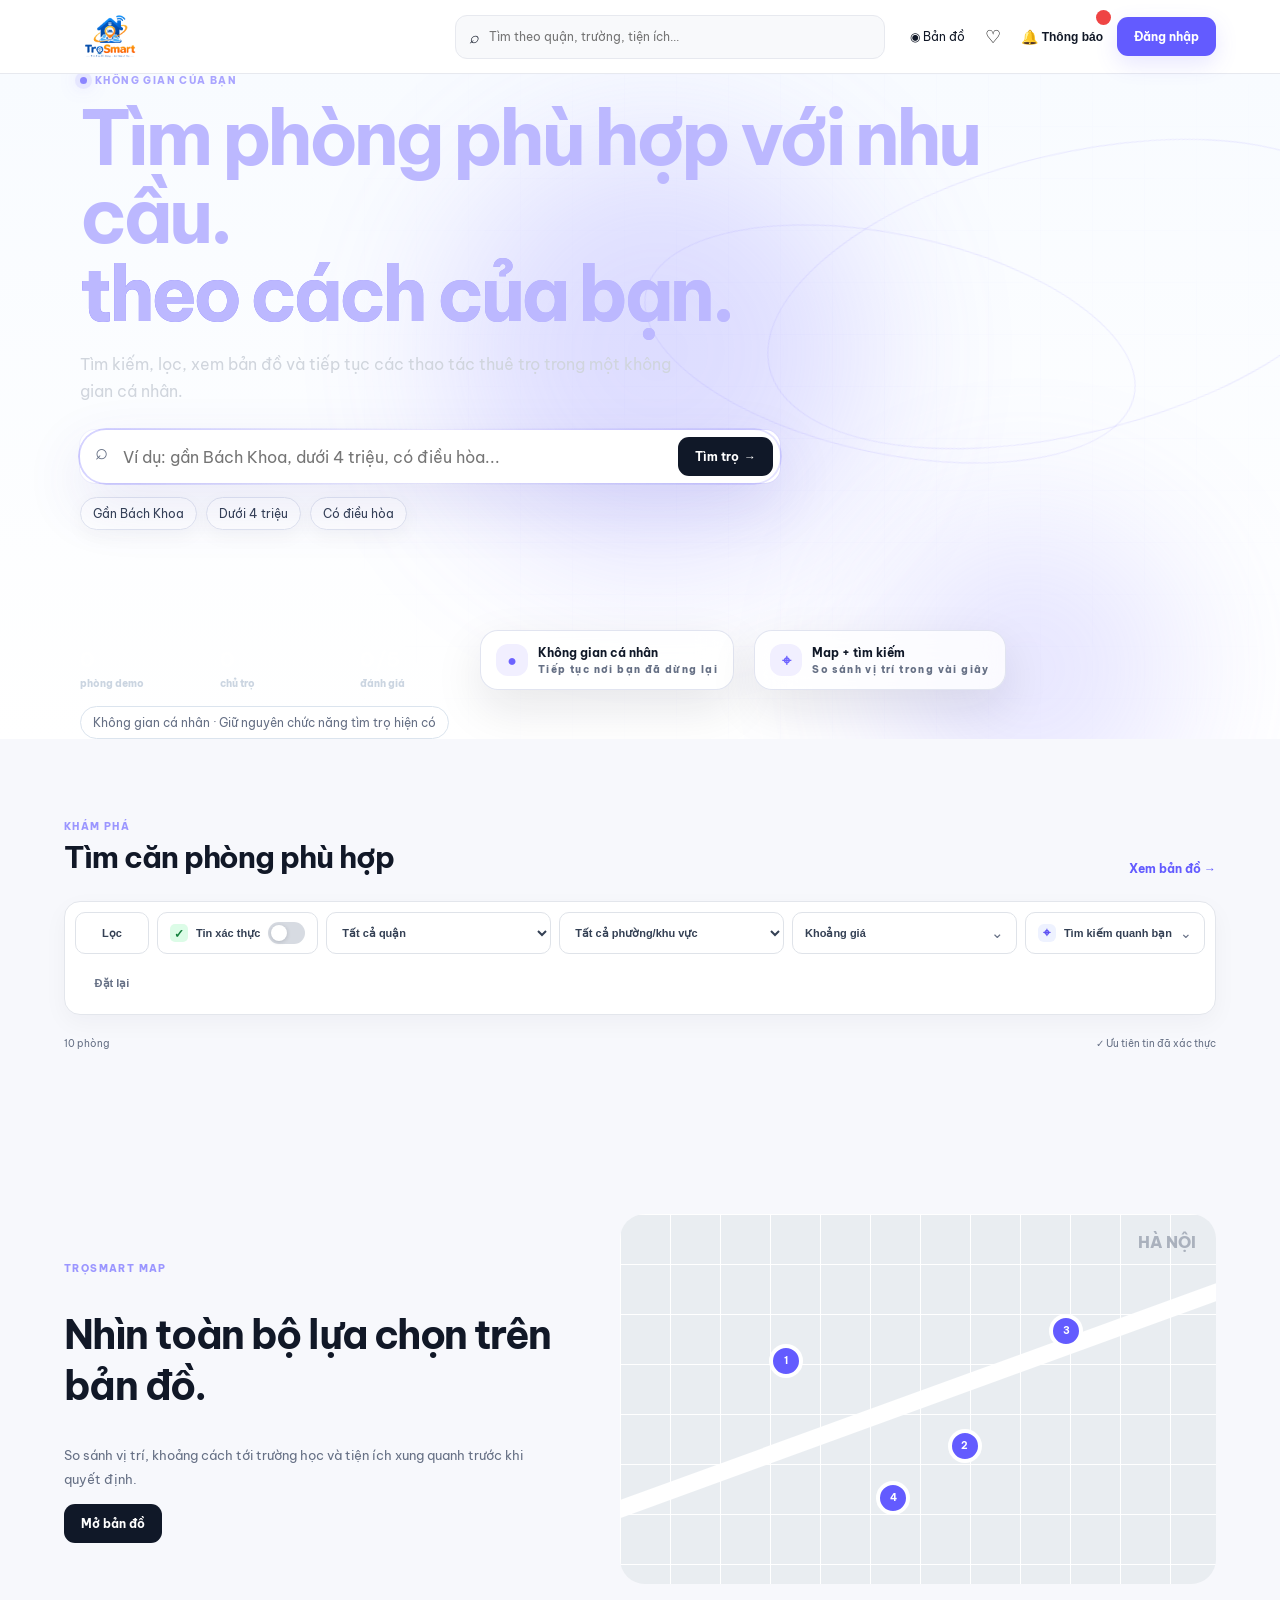
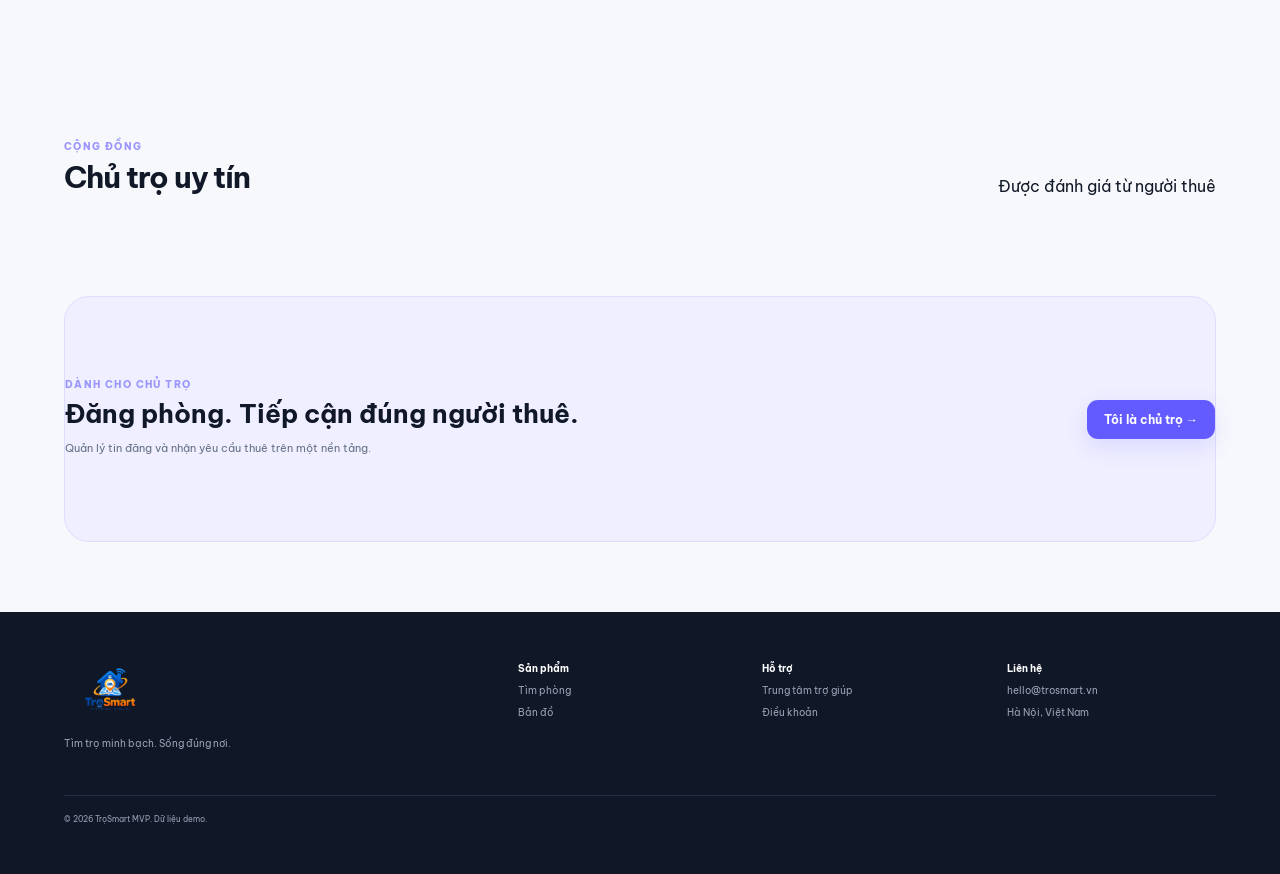
==== commit 7da2b6f7: "updat phase 11" ====
--- a/frontend/user/index.html
+++ b/frontend/user/index.html
@@ -10,12 +10,13 @@
     <link href="https://fonts.googleapis.com/css2?family=Be+Vietnam+Pro:wght@400;500;600;700;800&display=swap"
         rel="stylesheet">
     <link rel="stylesheet" href="../assets/css/style.css">
+    <link rel="icon" type="image/png" href="../assets/images/trosmart-logo-phase11.png">
 </head>
 
 <body data-page="home" data-app-root="../" data-user-home="true">
-    <header class="nav"><a class="brand" href="../user/"><b>T</b>Trọ<span>Smart</span></a>
+    <header class="nav"><a class="brand" href="../user/"><img class="brand-logo" src="../assets/images/trosmart-logo-phase11.png" alt="TrọSmart"></a>
         <div class="search"><i>⌕</i><input id="search" placeholder="Tìm theo quận, trường, tiện ích..."></div>
-        <nav><a href="../pages/map.html">◉ Bản đồ</a><button id="saved">♡</button><div id="noticeWrap" class="notice-wrap"><button id="notice" class="notice-button" aria-label="Thông báo">⌁<em></em></button><div id="noticeMenu" class="notice-menu" hidden></div></div><a class="btn primary" href="../pages/login.html">Đăng nhập</a></nav>
+        <nav><a href="../pages/map.html">◉ Bản đồ</a><button id="saved">♡</button><div id="noticeWrap" class="notice-wrap"><button id="notice" class="notice-button notice-button-text" aria-label="Thông báo"><span class="notice-icon" aria-hidden="true">🔔</span><span>Thông báo</span><em></em></button><div id="noticeMenu" class="notice-menu" hidden></div></div><a class="btn primary" href="../pages/login.html">Đăng nhập</a></nav>
     </header>
     <section class="hero user-hero">
         <div class="hero-grid-lines"></div>
@@ -54,8 +55,8 @@
 
             <div class="hero-bottom-row">
                 <div class="stats modern-stats">
-                    <div class="stat-item"><b><span class="counter" data-target="35">0</span></b><small>phòng demo</small></div>
-                    <div class="stat-item"><b><span class="counter" data-target="2">0</span></b><small>chủ trọ chính</small></div>
+                    <div class="stat-item"><b><span class="counter" data-target="70">0</span></b><small>phòng demo</small></div>
+                    <div class="stat-item"><b><span class="counter" data-target="5">0</span></b><small>chủ trọ</small></div>
                     <div class="stat-item"><b><span class="counter" data-target="4.8" data-decimal="true">0</span>/5</b><small>đánh giá</small></div>
                 </div>
                 <div class="hero-floating-card floating-one"><span>●</span><div><strong>Không gian cá nhân</strong><small>Tiếp tục nơi bạn đã dừng lại</small></div></div>
@@ -70,7 +71,15 @@
                     <h2>Tìm căn phòng phù hợp</h2>
                 </div><a href="../pages/map.html">Xem bản đồ →</a>
             </div>
-            <div class="filters"><label>Khu vực<select id="district"><option value="">Tất cả</option></select></label><label>Giá tối đa<select id="price"><option value="">Không giới hạn</option></select></label><label>Loại phòng<select id="type"><option value="">Tất cả</option></select></label><label>Diện tích<select id="area"><option value="">Tất cả</option></select></label><button id="reset">Đặt lại</button></div>
+            <div class="compact-filter-bar" id="compactFilterBar">
+                <button type="button" class="compact-filter-btn filter-main" id="advancedFilterButton">Lọc</button>
+                <label class="compact-verified-toggle"><span class="verified-filter-icon">✓</span><span>Tin xác thực</span><input id="filterVerified" type="checkbox"><span class="toggle-ui"></span></label>
+                <select id="filterDistrict" class="compact-filter-select" aria-label="Quận"><option value="">Tất cả quận</option></select>
+                <select id="filterWard" class="compact-filter-select" aria-label="Phường/khu vực"><option value="">Tất cả phường/khu vực</option></select>
+                <button type="button" id="filterPriceRange" class="compact-filter-price" aria-label="Khoảng giá"><span>Khoảng giá</span><b>⌄</b></button>
+                        <button type="button" id="filterNearby" class="compact-filter-nearby" aria-label="Tìm kiếm quanh bạn"><span class="nearby-filter-icon">⌖</span><span>Tìm kiếm quanh bạn</span><b>⌄</b></button>
+                <button type="button" class="compact-reset-btn" id="compactFilterReset">Đặt lại</button>
+            </div>
             <div class="meta"><span id="count">10 phòng</span><span>✓ Ưu tiên tin đã xác thực</span></div>
             <div class="grid" id="rooms"></div><div class="load-more-wrap" id="loadMoreWrap" hidden><button class="btn outline load-more" id="loadMore">Xem thêm phòng →</button></div>
         </section>
@@ -100,7 +109,7 @@
         </section>
     </main>
     <footer>
-        <div><a class="brand" href="../user/"><b>T</b>Trọ<span>Smart</span></a>
+        <div><a class="brand" href="../user/"><img class="brand-logo" src="../assets/images/trosmart-logo-phase11.png" alt="TrọSmart"></a>
             <p>Tìm trọ minh bạch. Sống đúng nơi.</p>
         </div>
         <div><strong>Sản phẩm</strong><a href="#listings">Tìm phòng</a><a href="../pages/map.html">Bản đồ</a></div>
--- a/frontend/assets/css/style.css
+++ b/frontend/assets/css/style.css
@@ -1978,6 +1978,150 @@
 
 
 /* =========================================================
+   MAP — FULL LISTING CARDS
+   ========================================================= */
+.map-sidebar {
+    min-width: 0;
+}
+
+.map-list {
+    display: flex;
+    flex-direction: column;
+    gap: 14px;
+    padding-bottom: 12px;
+}
+
+.map-full-card {
+    display: block;
+    width: 100%;
+    margin: 0;
+    padding: 0;
+    border-radius: 18px;
+    overflow: hidden;
+    cursor: pointer;
+}
+
+.map-full-card:hover {
+    transform: translateY(-2px);
+}
+
+.map-full-card .photo {
+    height: 215px;
+}
+
+.map-full-card .body {
+    padding: 15px;
+}
+
+.map-full-card .title {
+    font-size: 13px;
+}
+
+.map-full-card .address {
+    white-space: normal;
+    display: -webkit-box;
+    -webkit-line-clamp: 2;
+    -webkit-box-orient: vertical;
+}
+
+.map-full-card .card-foot {
+    gap: 8px;
+}
+
+.map-card-save {
+    z-index: 2;
+}
+
+.map-empty-list {
+    padding: 40px 18px;
+    text-align: center;
+    color: var(--muted);
+    font-size: 11px;
+    border: 1px dashed #d9dde5;
+    border-radius: 14px;
+}
+
+/* =========================================================
+   FILTERS — MORE PRACTICAL RENTAL CRITERIA
+   ========================================================= */
+.filters-expanded {
+    grid-template-columns: repeat(4, minmax(0, 1fr));
+    row-gap: 12px;
+}
+
+.filters-expanded label {
+    min-width: 0;
+}
+
+.map-filter select {
+    text-overflow: ellipsis;
+}
+
+/* =========================================================
+   LANDLORD VERIFICATION PANEL
+   ========================================================= */
+.landlord-verified-panel,
+.landlord-unverified-panel {
+    display: flex;
+    align-items: flex-start;
+    gap: 10px;
+    margin-top: 16px;
+    padding: 14px;
+    border-radius: 14px;
+}
+
+.landlord-verified-panel {
+    background: linear-gradient(135deg, #ecfdf3, #f4fff8);
+    border: 1px solid #b7ebcf;
+}
+
+.landlord-unverified-panel {
+    background: #f8f9fb;
+    border: 1px solid #e4e7ec;
+}
+
+.landlord-verified-icon,
+.landlord-unverified-panel > span {
+    flex: 0 0 28px;
+    width: 28px;
+    height: 28px;
+    display: flex;
+    align-items: center;
+    justify-content: center;
+    border-radius: 50%;
+    font-weight: 800;
+}
+
+.landlord-verified-icon {
+    background: #12b76a;
+    color: #fff;
+}
+
+.landlord-unverified-panel > span {
+    background: #f2f4f7;
+    color: #667085;
+}
+
+.landlord-verified-panel strong,
+.landlord-unverified-panel strong {
+    display: block;
+    color: #101828;
+    font-size: 11px;
+}
+
+.landlord-verified-panel strong {
+    color: #027a48;
+}
+
+.landlord-verified-panel p,
+.landlord-unverified-panel p {
+    margin: 4px 0 0;
+    color: #667085;
+    font-size: 9px;
+    line-height: 1.5;
+}
+
+/* =========================================================
    ROOM LIST
    ========================================================= */
 
@@ -2628,6 +2772,10 @@
    ========================================================= */
 
 @media (max-width: 900px) {
+
+    .filters-expanded {
+        grid-template-columns: repeat(2, minmax(0, 1fr));
+    }
 
     .map-page {
         grid-template-columns: 1fr;
@@ -3148,3 +3296,340 @@
 @media (max-width: 980px) { .hero-bottom-row { flex-wrap:wrap; } .hero-floating-card { display:none; } }
 @media (max-width: 680px) { .user-hero { min-height:560px; } .hero-bottom-row { display:block; } .modern-stats { justify-content:space-between; gap:14px; } .hero-title-modern { font-size:42px !important; } .hero-search-modern { flex-direction:column; gap:8px; padding:12px !important; } .hero-search-modern .search-icon { display:none; } .hero-search-modern input { width:100%; } .hero-search-modern .btn { width:100%; } .comment-actions { align-items:flex-start; flex-direction:column; } .notice-menu { width:min(330px, calc(100vw - 24px)); right:-24px; } }
 @media (prefers-reduced-motion: reduce) { .hero-grid-lines, .hero-orbit, .floating-one, .floating-two, .hero-search-modern:after { animation:none !important; } }
+\n\n/* =========================================================\n   PHASE 8 — ACCOUNT VERIFICATION + RICH MAP LIST\n   ========================================================= */\n.profile-page-grid { display: grid; grid-template-columns: minmax(0, .95fr) minmax(0, 1.25fr); gap: 18px; }\n.profile-overview-head { display:flex; align-items:center; gap:16px; }\n.profile-big-avatar { width:66px; height:66px; border-radius:20px; display:grid; place-items:center; background:linear-gradient(135deg,var(--p),#8a7dff); color:#fff; font-size:22px; font-weight:800; box-shadow:0 12px 30px rgba(99,91,255,.18); }\n.profile-overview h2 { margin:4px 0 3px; }\n.profile-overview p { margin:0; color:#667085; font-size:12px; }\n.profile-role-badge { display:inline-flex; margin-top:8px; padding:5px 9px; border-radius:999px; background:#f2f4f7; color:#344054; font-size:10px; font-weight:700; }\n.verification-status { margin-top:20px; padding:15px; border:1px solid #e5e7eb; border-radius:14px; background:#f8fafc; display:flex; gap:12px; align-items:flex-start; justify-content:space-between; }\n.verification-status.is-verified { background:#ecfdf3; border-color:#b7ebcd; }\n.verification-status strong { font-size:13px; color:#101828; }\n.verification-status p { margin-top:5px; line-height:1.55; max-width:520px; }\n.verification-status > span { white-space:nowrap; padding:5px 8px; border-radius:999px; background:#fff; color:#667085; font-size:8px; font-weight:800; letter-spacing:.08em; }\n.verification-status.is-verified > span { color:#027a48; background:#dcfae8; }\n.verification-panel .panel-heading { margin-bottom:10px; }\n.verification-mvp-note { padding:5px 8px; border-radius:999px; background:#f4f3ff; color:var(--p); font-size:9px; font-weight:700; }\n.verification-form { display:grid; grid-template-columns:1fr 1fr; gap:12px; margin-top:16px; }\n.verification-form label { display:flex; flex-direction:column; gap:7px; color:#344054; font-size:11px; font-weight:600; }\n.verification-form input { height:42px; padding:0 12px; border:1px solid #d9dde5; border-radius:10px; outline:0; font:inherit; color:#101828; background:#fff; }\n.verification-form input:focus { border-color:#8d87ff; box-shadow:0 0 0 3px rgba(99,91,255,.07); }\n.verification-form button { grid-column:1/-1; justify-self:start; min-width:170px; }\n.verification-note { margin-top:14px; padding:11px 12px; border-left:3px solid #8d87ff; background:#f7f7ff; color:#667085; font-size:10px; line-height:1.5; }\n.verification-note b { color:#027a48; }\n.verified-user-badge { display:inline-flex; align-items:center; margin-left:6px; padding:2px 6px; border-radius:999px; background:#ecfdf3; color:#027a48; font-size:8px; font-style:normal; font-weight:800; vertical-align:middle; white-space:nowrap; }\n\n.map-room-card { display:block; padding:0; overflow:hidden; border-radius:15px; }\n.map-room-image-wrap { position:relative; height:128px; background:#eef1f5; }\n.map-room-image { width:100%; height:100%; display:block; object-fit:cover; }\n.map-room-image-wrap::after { content:''; position:absolute; inset:auto 0 0; height:55%; background:linear-gradient(180deg,transparent,rgba(0,0,0,.35)); pointer-events:none; }\n.map-room-card .map-item-number { position:absolute; z-index:2; top:10px; left:10px; width:28px; height:28px; margin:0; background:#fff; color:var(--p); font-size:10px; box-shadow:0 5px 15px rgba(16,24,40,.14); }\n.map-room-save { position:absolute; z-index:2; top:9px; right:9px; width:31px; height:31px; border:1px solid rgba(255,255,255,.7); border-radius:50%; background:rgba(255,255,255,.92); color:#344054; cursor:pointer; }\n.map-room-content { padding:12px 13px 13px; }\n.map-room-price { color:#5b55e6; font-size:15px; font-weight:800; }\n.map-room-price span { color:#98a2b3; font-size:8px; font-weight:500; }\n.map-room-title { margin-top:5px; display:block; color:#101828; font-size:12px; line-height:1.45; }\n.map-room-meta, .map-room-address { margin-top:5px; color:#667085; font-size:9px; line-height:1.45; }\n.map-room-address { white-space:nowrap; overflow:hidden; text-overflow:ellipsis; }\n.map-room-tags { display:flex; flex-wrap:wrap; gap:5px; margin-top:8px; }\n.map-room-tags span { padding:4px 6px; border-radius:6px; background:#f2f4f7; color:#475467; font-size:8px; }\n.map-room-footer { display:flex; align-items:center; justify-content:space-between; gap:8px; margin-top:11px; padding-top:10px; border-top:1px solid #edf0f4; }\n.map-room-landlord { min-width:0; display:flex; align-items:center; color:#344054; font-size:9px; font-weight:600; white-space:nowrap; overflow:hidden; text-overflow:ellipsis; }\n.map-room-landlord img { width:24px; height:24px; border-radius:50%; margin-right:6px; object-fit:cover; }\n.map-room-footer a { flex:0 0 auto; color:var(--p); font-size:9px; font-weight:700; text-decoration:none; }\n.map-list { gap:11px; padding-bottom:24px; }\n.map-list::-webkit-scrollbar { width:7px; }\n.map-list::-webkit-scrollbar-thumb { background:#d7dbe3; border-radius:99px; }\n@media (max-width: 920px) { .profile-page-grid { grid-template-columns:1fr; } }\n@media (max-width: 560px) { .verification-form { grid-template-columns:1fr; } .verification-form button { grid-column:auto; } }\n
+
+/* =========================================================
+   PHASE 9 — LISTING VERIFICATION
+   ========================================================= */
+.verified.listing-verified { background:#ecfdf3 !important; color:#027a48 !important; border:1px solid #b7ebcd; }
+.verified.listing-unverified { background:#f2f4f7 !important; color:#667085 !important; border:1px solid #e4e7ec; }
+.listing-verification-row { display:flex; align-items:center; justify-content:space-between; gap:12px; margin-top:12px; padding:10px 12px; border-radius:12px; border:1px solid #e4e7ec; background:#f8fafc; }
+.listing-verification-row.is-verified { border-color:#b7ebcd; background:#ecfdf3; }
+.listing-verification-row strong { display:block; font-size:11px; color:#101828; }
+.listing-verification-row.is-verified strong { color:#027a48; }
+.listing-verification-row small { display:block; margin-top:3px; color:#667085; font-size:9px; line-height:1.4; }
+.listing-description { margin:8px 0 0; color:#667085; font-size:10px; line-height:1.5; }
+.room-listing-verification { display:flex; align-items:flex-start; gap:9px; margin-top:12px; padding:12px; border-radius:12px; border:1px solid #d0d5dd; background:#f8fafc; }
+.room-listing-verification.is-verified { border-color:#a7e4bf; background:#ecfdf3; }
+.room-verification-icon { width:22px; height:22px; flex:0 0 22px; display:grid; place-items:center; border-radius:50%; background:#e4e7ec; color:#667085; font-size:12px; font-weight:800; }
+.room-listing-verification.is-verified .room-verification-icon { background:#12b76a; color:#fff; }
+.room-listing-verification strong { display:block; color:#344054; font-size:10px; letter-spacing:.04em; }
+.room-listing-verification.is-verified strong { color:#027a48; }
+.room-listing-verification p { margin:4px 0 0; color:#667085; font-size:9px; line-height:1.45; }
+.room-verify-modal { position:fixed; inset:0; z-index:200; display:grid; place-items:center; padding:20px; background:rgba(16,24,40,.42); backdrop-filter:blur(3px); }
+.room-verify-modal[hidden] { display:none; }
+.room-verify-dialog { width:min(560px, 100%); background:#fff; border-radius:20px; box-shadow:0 24px 70px rgba(16,24,40,.25); padding:22px; }
+.room-verify-head { display:flex; justify-content:space-between; gap:16px; align-items:flex-start; }
+.room-verify-head h3 { margin:4px 0; font-size:20px; }
+.room-verify-head p { margin:0; color:#667085; font-size:11px; line-height:1.5; }
+.room-verify-close { width:34px; height:34px; border:0; border-radius:50%; background:#f2f4f7; color:#475467; font-size:20px; cursor:pointer; }
+.room-verify-form { display:grid; grid-template-columns:1fr 1fr; gap:12px; margin-top:18px; }
+.room-verify-form label { display:flex; flex-direction:column; gap:7px; color:#344054; font-size:10px; font-weight:700; }
+.room-verify-form input, .room-verify-form textarea { width:100%; box-sizing:border-box; padding:10px 11px; border:1px solid #d9dde5; border-radius:10px; outline:0; font:inherit; color:#101828; background:#fff; resize:vertical; }
+.room-verify-form input:focus, .room-verify-form textarea:focus { border-color:#8d87ff; box-shadow:0 0 0 3px rgba(99,91,255,.07); }
+.room-verify-form .field-full, .room-verify-form .verify-confirm { grid-column:1/-1; }
+.verify-confirm { flex-direction:row !important; align-items:center; font-weight:600 !important; }
+.verify-confirm input { width:auto; }
+.room-verify-actions { grid-column:1/-1; display:flex; justify-content:flex-end; gap:8px; margin-top:2px; }
+@media (max-width:680px) { .room-verify-form { grid-template-columns:1fr; } .listing-verification-row { align-items:flex-start; flex-direction:column; } }
+
+
+/* =========================================================
+   PHASE 10 — COMPACT FILTER BAR + ADVANCED FILTER MODAL
+   ========================================================= */
+.compact-filter-bar {
+    display: grid;
+    grid-template-columns: auto auto 1fr 1fr 1fr auto;
+    align-items: center;
+    gap: 8px;
+    padding: 10px;
+    margin-bottom: 18px;
+    background: #fff;
+    border: 1px solid #e3e6ec;
+    border-radius: 16px;
+    box-shadow: 0 8px 24px rgba(16,24,40,.04);
+}
+.compact-filter-btn,
+.compact-reset-btn,
+.compact-filter-select,
+.compact-verified-toggle {
+    height: 42px;
+    border: 1px solid #dfe3e9;
+    border-radius: 10px;
+    background: #fff;
+    color: #344054;
+    font-family: inherit;
+    font-size: 11px;
+    font-weight: 600;
+}
+.compact-filter-btn {
+    min-width: 74px;
+    padding: 0 14px;
+    cursor: pointer;
+}
+.compact-filter-btn:hover,
+.compact-filter-btn.has-active {
+    border-color: #7a6fff;
+    color: #5b4ff3;
+    background: #f8f7ff;
+}
+.filter-active-count {
+    display: inline-grid;
+    place-items: center;
+    min-width: 18px;
+    height: 18px;
+    margin-left: 5px;
+    padding: 0 4px;
+    border-radius: 999px;
+    background: #635bff;
+    color: #fff;
+    font-size: 9px;
+}
+.compact-filter-select {
+    width: 100%;
+    padding: 0 11px;
+    outline: 0;
+    cursor: pointer;
+}
+.compact-filter-select:focus { border-color: #8d87ff; box-shadow: 0 0 0 3px rgba(99,91,255,.07); }
+.compact-reset-btn {
+    border: 0;
+    background: transparent;
+    padding: 0 10px;
+    color: #667085;
+    cursor: pointer;
+}
+.compact-reset-btn:hover { color: #635bff; }
+.compact-verified-toggle {
+    display: inline-flex;
+    align-items: center;
+    gap: 8px;
+    padding: 0 12px;
+    white-space: nowrap;
+    cursor: pointer;
+}
+.compact-verified-toggle input { position: absolute; opacity: 0; pointer-events: none; }
+.toggle-ui {
+    position: relative;
+    width: 37px;
+    height: 22px;
+    flex: 0 0 auto;
+    border-radius: 999px;
+    background: #d7dbe2;
+    transition: .18s ease;
+}
+.toggle-ui::after {
+    content: '';
+    position: absolute;
+    top: 3px;
+    left: 3px;
+    width: 16px;
+    height: 16px;
+    border-radius: 50%;
+    background: #fff;
+    box-shadow: 0 1px 4px rgba(16,24,40,.18);
+    transition: .18s ease;
+}
+.compact-verified-toggle input:checked + .toggle-ui { background: #635bff; }
+.compact-verified-toggle input:checked + .toggle-ui::after { transform: translateX(15px); }
+.filter-state-holder { position: absolute !important; width: 1px !important; height: 1px !important; overflow: hidden !important; clip: rect(0,0,0,0) !important; white-space: nowrap !important; }
+
+.advanced-filter-overlay {
+    position: fixed;
+    inset: 0;
+    z-index: 200;
+    display: grid;
+    place-items: center;
+    padding: 20px;
+    background: rgba(15,23,42,.42);
+    backdrop-filter: blur(2px);
+}
+.advanced-filter-overlay[hidden] { display: none; }
+.advanced-filter-modal {
+    width: min(760px, 100%);
+    max-height: min(82vh, 760px);
+    overflow: auto;
+    background: #fff;
+    border: 1px solid #e4e7ec;
+    border-radius: 22px;
+    box-shadow: 0 30px 80px rgba(16,24,40,.22);
+    padding: 22px;
+}
+.advanced-filter-head { display:flex; align-items:flex-start; justify-content:space-between; gap:16px; padding-bottom:16px; border-bottom:1px solid #eef0f3; }
+.advanced-filter-head small { color:#635bff; font-size:9px; font-weight:800; letter-spacing:.12em; }
+.advanced-filter-head h3 { margin:4px 0 0; font-size:20px; color:#101828; }
+.advanced-filter-close { width:34px; height:34px; border:1px solid #e3e6ec; border-radius:10px; background:#fff; font-size:22px; color:#667085; cursor:pointer; }
+.advanced-filter-grid { display:grid; grid-template-columns:repeat(3, minmax(0,1fr)); gap:14px; padding:18px 0; }
+.advanced-filter-grid label { font-size:10px; font-weight:700; color:#667085; }
+.advanced-filter-grid select { display:block; width:100%; margin-top:6px; height:42px; padding:0 10px; border:1px solid #dfe3e9; border-radius:10px; background:#fff; color:#344054; font-family:inherit; font-size:11px; outline:0; }
+.advanced-filter-grid select:focus { border-color:#8d87ff; box-shadow:0 0 0 3px rgba(99,91,255,.07); }
+.advanced-filter-note { padding:11px 12px; border-radius:10px; background:#f6f7fb; color:#667085; font-size:10px; }
+.advanced-filter-actions { display:flex; align-items:center; justify-content:space-between; gap:10px; margin-top:18px; }
+.advanced-filter-actions > div { display:flex; gap:8px; }
+
+.notice-button-text { display:inline-flex; align-items:center; gap:7px; padding:0 10px; width:auto; min-width:110px; font-size:11px; font-weight:700; }
+.notice-button-text .notice-icon { font-size:15px; line-height:1; }
+
+@media (max-width: 980px) {
+    .compact-filter-bar { grid-template-columns: auto auto 1fr 1fr; }
+    .compact-price-range { grid-column: span 1; }
+    .compact-reset-btn { grid-column: 4; }
+    .advanced-filter-grid { grid-template-columns:repeat(2, minmax(0,1fr)); }
+}
+@media (max-width: 640px) {
+    .compact-filter-bar { grid-template-columns:1fr 1fr; }
+    .compact-filter-btn, .compact-verified-toggle, .compact-filter-select, .compact-reset-btn { width:100%; }
+    .compact-price-range, .compact-reset-btn { grid-column:auto; }
+    .advanced-filter-grid { grid-template-columns:1fr; }
+    .advanced-filter-actions { flex-direction:column; align-items:stretch; }
+    .advanced-filter-actions > div { justify-content:flex-end; }
+}
+
+.verified-filter-icon { display:inline-grid; place-items:center; width:18px; height:18px; border-radius:5px; background:#dcfce7; color:#15803d; font-size:12px; font-weight:800; flex:0 0 auto; }
+
+
+/* =========================================================
+   PHASE 10 REVISION — FILTER UX + NOTIFICATION + MAP ARROWS
+   ========================================================= */
+.notice-button-text { display:inline-flex !important; align-items:center; gap:4px; padding:0 !important; min-width:0 !important; width:auto !important; border:0 !important; background:transparent !important; border-radius:0 !important; font-size:12px !important; font-weight:600 !important; color:#111827 !important; }
+.notice-button-text .notice-icon { font-size:14px !important; }
+.notice-button-text em { top:-7px !important; right:-8px !important; }
+
+.compact-filter-bar { grid-template-columns:auto auto minmax(150px,1fr) minmax(175px,1fr) minmax(150px,1fr) auto; }
+.compact-filter-price { height:42px; width:100%; border:1px solid #dfe3e9; border-radius:10px; background:#fff; color:#344054; display:flex; align-items:center; justify-content:space-between; gap:12px; padding:0 12px; font-family:inherit; font-size:11px; font-weight:600; cursor:pointer; text-align:left; }
+.compact-filter-price:hover { border-color:#8d87ff; box-shadow:0 0 0 3px rgba(99,91,255,.07); }
+.compact-filter-price b { font-size:15px; font-weight:500; color:#667085; }
+
+.price-filter-overlay { position:fixed; inset:0; z-index:260; display:grid; place-items:center; padding:16px; background:rgba(15,23,42,.38); }
+.price-filter-overlay[hidden] { display:none; }
+.price-filter-modal { width:min(520px,100%); background:#fff; border-radius:20px; box-shadow:0 30px 80px rgba(16,24,40,.22); overflow:hidden; }
+.price-filter-head { padding:18px 20px; border-bottom:1px solid #eef0f3; display:flex; align-items:center; justify-content:space-between; }
+.price-filter-head h3 { margin:0; color:#1d2939; font-size:21px; }
+.price-filter-head button { width:36px; height:36px; border:0; background:transparent; font-size:30px; color:#98a2b3; cursor:pointer; }
+.price-range-fields { display:grid; grid-template-columns:1fr 28px 1fr; align-items:end; gap:10px; padding:20px; }
+.price-range-fields label { display:flex; flex-direction:column; gap:7px; font-size:11px; color:#344054; font-weight:700; }
+.price-range-fields input { height:48px; border:1px solid #d0d5dd; border-radius:9px; padding:0 13px; font-size:16px; outline:0; }
+.price-range-fields input:focus { border-color:#635bff; box-shadow:0 0 0 3px rgba(99,91,255,.08); }
+.price-range-fields > span { padding-bottom:12px; text-align:center; font-size:26px; color:#111827; }
+.price-presets { border-top:1px solid #eef0f3; max-height:260px; overflow:auto; }
+.price-preset { width:100%; border:0; background:#fff; padding:14px 20px; display:flex; align-items:center; justify-content:space-between; color:#344054; font-size:14px; cursor:pointer; }
+.price-preset:hover, .price-preset.active { background:#f8fafc; }
+.price-preset i { font-style:normal; color:#c8ccd2; font-size:22px; }
+.price-preset.active i { color:#635bff; }
+.price-filter-actions { display:flex; justify-content:space-between; gap:10px; padding:14px 20px; border-top:1px solid #eef0f3; }
+
+.advanced-filter-modal { width:min(900px,100%); }
+.advanced-filter-head p { margin:6px 0 0; color:#667085; font-size:11px; line-height:1.5; }
+.advanced-filter-grid { grid-template-columns:repeat(3,minmax(0,1fr)); }
+.modal-check { margin-top:6px; min-height:42px; display:flex; align-items:center; gap:8px; padding:0 10px; border:1px solid #dfe3e9; border-radius:10px; background:#fff; color:#344054; font-size:11px; font-weight:500; }
+.modal-check input { accent-color:#635bff; }
+.modal-value-button { margin-top:6px; width:100%; min-height:42px; padding:0 11px; border:1px solid #dfe3e9; border-radius:10px; background:#fff; color:#344054; font-family:inherit; font-size:11px; font-weight:600; text-align:left; cursor:pointer; }
+.modal-value-button:hover { border-color:#8d87ff; }
+
+.map-filter-shell { display:grid; grid-template-columns:28px minmax(0,1fr) 28px; gap:4px; align-items:center; margin-bottom:18px; padding:0 2px; }
+.map-filter-viewport { min-width:0; overflow-x:auto; overflow-y:hidden; scrollbar-width:none; border-radius:16px; }
+.map-filter-viewport::-webkit-scrollbar { display:none; }
+.map-compact-filter-bar { display:flex !important; width:max-content; min-width:max-content; grid-template-columns:none !important; margin:0 !important; gap:8px; padding:10px; }
+.map-compact-filter-bar > * { flex:0 0 auto; }
+.map-compact-filter-bar .compact-filter-select { width:170px; }
+.map-compact-filter-bar .compact-filter-price { width:160px; }
+.map-compact-filter-bar .compact-verified-toggle { width:auto; }
+.map-filter-arrow { width:28px; height:38px; border:1px solid #dfe3e9; border-radius:9px; background:#fff; color:#344054; font-size:18px; line-height:1; cursor:pointer; box-shadow:0 4px 12px rgba(16,24,40,.06); }
+.map-filter-arrow:hover:not(:disabled) { border-color:#8d87ff; color:#635bff; }
+.map-filter-arrow:disabled { opacity:.35; cursor:default; }
+
+@media (max-width:980px) { .compact-filter-bar { grid-template-columns:auto auto 1fr 1fr 1fr auto; } .advanced-filter-grid { grid-template-columns:repeat(2,minmax(0,1fr)); } }
+@media (max-width:640px) { .compact-filter-bar { grid-template-columns:1fr 1fr; } .advanced-filter-grid { grid-template-columns:1fr; } .price-range-fields { grid-template-columns:1fr; } .price-range-fields > span { display:none; } }
+
+/* =========================================================
+   PHASE 11 — TRỌSMART LOGO
+   ========================================================= */
+.brand { display:flex; align-items:center; min-height:48px; }
+.brand-logo { width:92px; height:56px; object-fit:contain; display:block; }
+footer .brand-logo { width:92px; height:56px; }
+@media (max-width: 720px) { .brand-logo { width:80px; height:50px; } }
+
+/* =========================================================
+   PHASE 11 — RADIUS SEARCH / FIXED LOCATION FILTER
+   ========================================================= */
+.compact-filter-nearby {
+    height:42px;
+    width:100%;
+    border:1px solid #dfe3e9;
+    border-radius:10px;
+    background:#fff;
+    color:#344054;
+    display:flex;
+    align-items:center;
+    justify-content:space-between;
+    gap:8px;
+    padding:0 12px;
+    font-family:inherit;
+    font-size:11px;
+    font-weight:600;
+    cursor:pointer;
+    text-align:left;
+    white-space:nowrap;
+    overflow:hidden;
+}
+.compact-filter-nearby:hover,
+.compact-filter-nearby.has-active { border-color:#8d87ff; background:#f8f7ff; color:#5b4ff3; }
+.compact-filter-nearby > span:nth-child(2) { overflow:hidden; text-overflow:ellipsis; }
+.nearby-filter-icon { display:inline-grid; place-items:center; width:18px; height:18px; border-radius:6px; background:#eef2ff; color:#5b4ff3; font-size:13px; flex:0 0 auto; }
+.compact-filter-nearby > b { margin-left:auto; color:#667085; font-size:14px; font-weight:500; flex:0 0 auto; }
+
+.nearby-filter-overlay { position:fixed; inset:0; z-index:270; display:grid; place-items:center; padding:16px; background:rgba(15,23,42,.38); backdrop-filter:blur(2px); }
+.nearby-filter-overlay[hidden] { display:none; }
+.nearby-filter-modal { width:min(720px,100%); max-height:min(86vh,760px); overflow:auto; background:#fff; border:1px solid #e4e7ec; border-radius:22px; box-shadow:0 30px 80px rgba(16,24,40,.22); padding:22px; }
+.nearby-filter-head { display:flex; align-items:flex-start; justify-content:space-between; gap:16px; padding-bottom:16px; border-bottom:1px solid #eef0f3; }
+.nearby-filter-head small { color:#635bff; font-size:9px; font-weight:800; letter-spacing:.12em; }
+.nearby-filter-head h3 { margin:4px 0 0; font-size:22px; color:#101828; }
+.nearby-filter-head p { margin:7px 0 0; color:#667085; font-size:11px; line-height:1.55; max-width:560px; }
+.nearby-filter-section { padding-top:18px; }
+.nearby-filter-section > strong { display:block; margin-bottom:10px; color:#344054; font-size:12px; }
+.nearby-place-grid { display:grid; grid-template-columns:repeat(3,minmax(0,1fr)); gap:10px; }
+.nearby-place-option { position:relative; display:flex; gap:9px; align-items:flex-start; min-height:92px; padding:12px; border:1px solid #e3e6ec; border-radius:14px; background:#fff; color:#344054; text-align:left; cursor:pointer; }
+.nearby-place-option:hover { border-color:#b7b2ff; background:#faf9ff; }
+.nearby-place-option.active { border-color:#635bff; background:#f6f5ff; box-shadow:0 0 0 2px rgba(99,91,255,.08); }
+.nearby-place-icon { display:grid; place-items:center; width:34px; height:34px; border-radius:10px; background:#eef2ff; font-size:16px; flex:0 0 auto; }
+.nearby-place-option b { display:block; font-size:11px; line-height:1.35; color:#101828; }
+.nearby-place-option small { display:block; margin-top:4px; color:#667085; font-size:8px; line-height:1.45; }
+.nearby-place-option i { position:absolute; top:8px; right:9px; display:none; color:#635bff; font-size:14px; font-style:normal; font-weight:800; }
+.nearby-place-option.active i { display:block; }
+.nearby-radius-grid { display:grid; grid-template-columns:repeat(5,minmax(0,1fr)); gap:8px; }
+.nearby-radius-option { height:44px; border:1px solid #e3e6ec; border-radius:11px; background:#fff; color:#344054; font-family:inherit; font-size:11px; font-weight:700; cursor:pointer; }
+.nearby-radius-option:hover { border-color:#b7b2ff; background:#faf9ff; }
+.nearby-radius-option.active { border-color:#635bff; color:#5147de; background:#f1efff; }
+.nearby-filter-summary { margin-top:18px; display:flex; align-items:center; gap:10px; padding:11px 12px; border-radius:12px; background:#f6f7fb; color:#344054; }
+.nearby-summary-icon { display:grid; place-items:center; width:28px; height:28px; border-radius:9px; background:#eef2ff; color:#5b4ff3; flex:0 0 auto; }
+.nearby-filter-summary b { display:block; font-size:10px; }
+.nearby-filter-summary small { display:block; margin-top:3px; color:#667085; font-size:8px; }
+
+.fixed-place-marker-wrap { background:transparent; border:0; }
+.fixed-place-marker { width:34px; height:34px; border-radius:50% 50% 50% 0; transform:rotate(-45deg); display:grid; place-items:center; background:linear-gradient(135deg,#ffb74d,#ff7a00); border:3px solid #fff; box-shadow:0 8px 18px rgba(16,24,40,.28); }
+.fixed-place-marker span { transform:rotate(45deg); font-size:16px; line-height:1; }
+.fixed-place-marker-wrap.is-selected .fixed-place-marker { background:linear-gradient(135deg,#635bff,#4c40d7); box-shadow:0 10px 24px rgba(99,91,255,.35); }
+
+@media (max-width: 980px) {
+    .compact-filter-bar { grid-template-columns:auto auto minmax(145px,1fr) minmax(160px,1fr) minmax(145px,1fr) minmax(180px,1.2fr) auto; }
+    .nearby-place-grid { grid-template-columns:1fr; }
+    .nearby-radius-grid { grid-template-columns:repeat(3,minmax(0,1fr)); }
+}
+@media (max-width: 640px) {
+    .nearby-radius-grid { grid-template-columns:repeat(2,minmax(0,1fr)); }
+}
+
+@media (max-width:980px) {
+  .compact-filter-bar:not(.map-compact-filter-bar) { grid-template-columns:auto auto 1fr 1fr; }
+  .compact-filter-bar:not(.map-compact-filter-bar) .compact-filter-price { grid-column:span 1; }
+  .compact-filter-bar:not(.map-compact-filter-bar) .compact-filter-nearby { grid-column:span 2; }
+  .compact-filter-bar:not(.map-compact-filter-bar) .compact-reset-btn { grid-column:span 1; }
+  .map-compact-filter-bar .compact-filter-nearby { width:210px; }
+}
+@media (max-width:640px) {
+  .compact-filter-bar:not(.map-compact-filter-bar) { grid-template-columns:1fr 1fr; }
+  .compact-filter-bar:not(.map-compact-filter-bar) .compact-filter-nearby,
+  .compact-filter-bar:not(.map-compact-filter-bar) .compact-filter-price,
+  .compact-filter-bar:not(.map-compact-filter-bar) .compact-reset-btn { grid-column:auto; }
+  .map-compact-filter-bar .compact-filter-nearby { width:210px; }
+}
